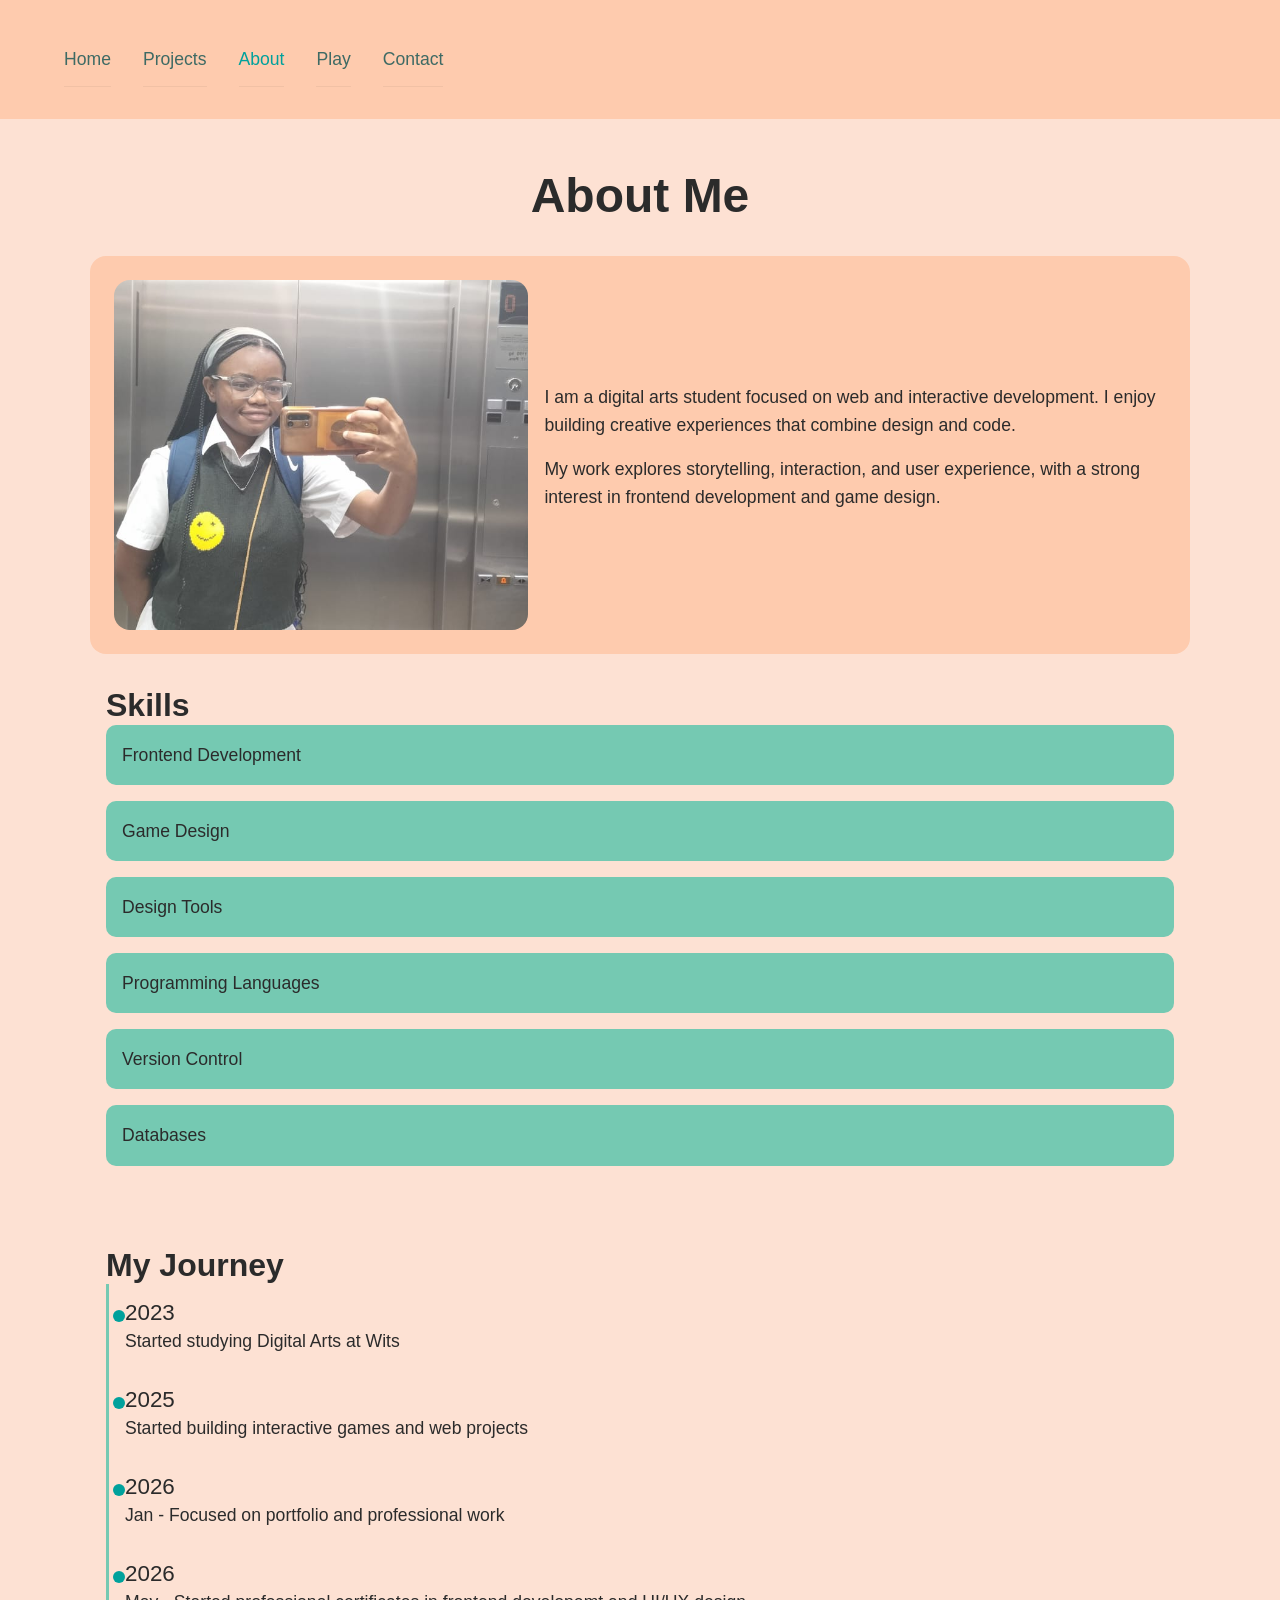
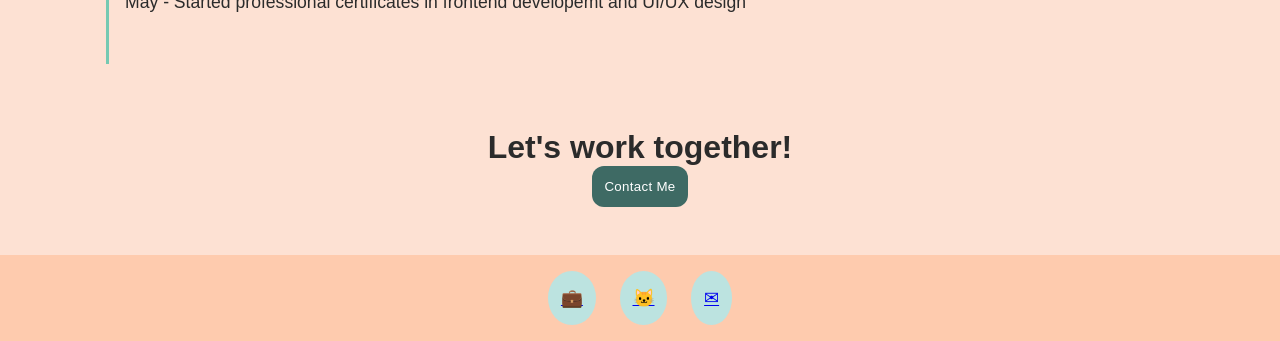
==== about.html @ 66952056 "removed logo placeholder" ====
<!DOCTYPE html>
<html lang="en">
<head>
    <meta charset="UTF-8">
    <meta name="viewport" content="width=device-width, initial-scale=1.0">
   <title>Lesedi Leseilane | Portfolio</title>
    <link rel="stylesheet" href="css/style.css">
    <script src="js/about.js" defer></script>
</head>
<body>

    <HEADER class="nav">
            <div class="nav-container">

                <nav class="nav-links">
                    <a href="index.html">Home</a>
                    <a href="projects.html">Projects</a>
                    <a href="about.html">About</a>
                    <a href="play.html">Play</a>
                    <a href="contact.html">Contact</a>
                </nav>
                <div class="menu-icon">
                    ☰
                </div>
            </div>
    </HEADER>

    <section class="page-title">
        <h1>About Me</h1>
    </section>

    <section class="about-intro">
        <div class="about-intro-image">
            <img src="images/about.jpeg" >
        </div>

        <div class="about-intro-text">
            <p>
                I am a digital arts student focused on web and interactive development.
                I enjoy building creative experiences that combine design and code.
            </p>

            <p>
                My work explores storytelling, interaction, and user experience,
                with a strong interest in frontend development and game design.
            </p>
        </div>
    </section>

    <section class="about-skills">
        <h2>Skills</h2>

        <div class="accordion">
            <div class="accordion-item">
                <div class="accordion-header">Frontend Development</div>
                <div class="accordion-content">
                    <p>HTML, CSS, JavaScript, React</p>
                </div>
            </div>

            <div class="accordion-item">
                <div class="accordion-header">Game Design</div>
                <div class="accordion-content">
                    <p>Unity, C#, Game Mechanics</p>
                </div>
            </div>

            <div class="accordion-item">
                <div class="accordion-header">Design Tools</div>
                <div class="accordion-content">
                    <p>Figma, Canva</p>
                </div>
            </div>

             <div class="accordion-item">
                <div class="accordion-header">Programming Languages</div>
                <div class="accordion-content">
                    <p>Java, Python, C++</p>
                </div>
            </div>

             <div class="accordion-item">
                <div class="accordion-header">Version Control</div>
                <div class="accordion-content">
                    <p>Git, Github</p>
                </div>
            </div>

             <div class="accordion-item">
                <div class="accordion-header">Databases</div>
                <div class="accordion-content">
                    <p>MySQL, Access SQL</p>
                </div>
            </div>
        </div>

    </section>

    <section class="journey">
        <h2>My Journey</h2>

        <DIV class="timeline">
            <div class="timeline-item">
                <span class="dot"></span>
                <div>
                    <h3>2023</h3>
                    <p>Started studying Digital Arts at Wits</p>
                </div>
            </div>

            <div class="timeline-item">
                <span class="dot"></span>
                <div>
                    <h3>2025</h3>
                    <p>Started building interactive games and web projects</p>
                </div>
            </div>

            <div class="timeline-item">
                <span class="dot"></span>
                <div>
                    <h3>2026</h3>
                    <p>Jan - Focused on portfolio and professional work</p>
                </div>
            </div>  

            <div class="timeline-item">
                <span class="dot"></span>
                <div>
                    <h3>2026</h3>
                    <p>May - Started professional certificates in frontend developemt and UI/UX design</p>
                </div>
            </div>  
        </DIV>
    </section>

    <section class="about-cta">
        <h2>Let's work together!</h2>
        <button class="btn primary">Contact Me</button>
    </section>

   <footer class="footer">
  <div class="icons">
    <span><a href="https://linkedin.com/in/lesedi-leseilane" target="_blank">💼</a></span>
    <span><a href="https://github.com/loml-sedi/" target="_blank">🐱</a></span>
    <span>
      <a 
      href="https://mail.google.com/mail/?view=cm&fs=1&to=lesedi.leseilane6@gmail.com"
      target="_blank"
      rel="noopener noreferrer">
          ✉
      </a>
    </span>
  </div>
</footer>
    
</body>
</html>
---- css/style.css ----
* {
  margin: 0;
  padding: 0;
  box-sizing: border-box;
  font-family: sans-serif;
}

:root {
  --bg-main: #FDE1D3;
  --bg-section: #FECBAE;

  --dark: #3E6A64;
  --mid: #75C9B2;
  --light: #BCE3E0;
  --warm: #EF9F88;
  
  --accent: #00A19C;
  --accent-warm: #F7A990;
  --accent-soft: #F7A499;

  --text-dark: #2b2b2b;
  --text-light: #ffffff;

   --font-heading: 'Poppins', sans-serif;
  --font-body: 'Inter', sans-serif;

  --h1: 2rem;
  --h2: 1.5rem;
  --h3: 1.2rem;
  --body: 1rem;
  --small: 0.9rem;
}

body {
  background: var(--bg-main);
  color: var(--text-dark);
  font-family: var(--font-body);
  font-size: var(--body);
  line-height: 1.6;
}

h1, h2, h3 {
  font-family: var(--font-heading);
  line-height: 1.2;
}

h1 {
  font-size: var(--h1);
  font-weight: 700;
}

h2 {
  font-size: var(--h2);
  font-weight: 600;
}

h3 {
  font-size: var(--h3);
  font-weight: 500;
}

p {
  font-weight: 400;
  color: var(--text-dark);
}

small {
  font-size: var(--small);
  opacity: 0.8;
}

.nav {
  background: var(--bg-section);
  padding: 1rem;
  position: relative;
}

.nav-container {
  display: flex;
  justify-content: space-between;
  align-items: center;
}

.nav {
  position: relative; 
  margin-bottom: 1rem;
}

.nav-links {
  display: none;
  flex-direction: column;

  position: absolute;
  top: 100%;
  left: 0;
  width: 100%;

  background: var(--bg-section);
  padding: 1rem 1.5rem;
}

.nav-links--open {
  display: flex;
}

.nav-links a {
  padding: 0.8rem 0;
  text-decoration: none;
  color: var(--dark);
  font-weight: 500;
  border-bottom: 1px solid rgba(0,0,0,0.05);
}

.nav-links a.active {
  color: var(--accent);
}

.nav-links a:hover {
  color: var(--accent);
}

.menu-icon {
  font-size: 1.5rem;
  cursor: pointer;
}

.hero {
  text-align: center;
  padding: 2rem 1rem;
  background: var(--bg-section);
  border-radius: 16px;
}

.hero-image {
  height: 200px;
  margin-bottom: 1rem;
  border-radius: 12px;
  overflow: hidden;
}

.hero-image img {
  width: 100%;
  height: 100%;
  object-fit: cover;
  object-position: center top;
  display: block;
}

.hero h1 {
  font-size: 2rem;
  margin-bottom: 0.5rem;
  color: var(--dark);
  font-size: 2.2rem;
}

.hero p {
  margin-bottom: 1rem;
  color: var(--dark);
  font-size: 1.1rem;
}

.hero-buttons {
  display: flex;
  flex-direction: column;
  gap: 1rem;
}

.btn {
  padding: 0.8rem;
  border-radius: 12px;
  border: none;
  cursor: pointer;
  font-weight: 500;
  transition: 0.2s ease;
  font-family: var(--font-body);
  font-weight: 500;
  letter-spacing: 0.3px;
}

.primary {
  background: var(--dark);
  color: var(--text-light);
}

.primary:hover {
  background: var(--accent);
}

.secondary {
  background: var(--mid);
  color: var(--dark);
}

.secondary:hover {
  background: var(--accent-soft);
}

.projects {
  padding: 2rem 1rem;
  background: var(--bg-main);
}

.project-list {
  display: flex;
  flex-direction: column;
  gap: 1.5rem;
}

.projects h2 {
  text-align: center;
  margin-bottom: 1.5rem;
  color: var(--dark);
}

.project-list {
  display: grid;
  grid-template-columns: 1fr;
  gap: 1.5rem;
  max-width: 1200px;
  margin: 0 auto;
}

.project-card {
  background: var(--light);
  border-radius: 16px;
  padding: 1rem;
  transition: transform 0.3s ease, box-shadow 0.3s ease;
  box-shadow: 0 2px 8px rgba(0, 0, 0, 0.05);
}

.project-card:hover {
  transform: translateY(-5px);
  box-shadow: 0 8px 20px rgba(0, 0, 0, 0.1);
}

.project-img {
  height: 180px;
  overflow: hidden;
  border-radius: 12px;
  margin-bottom: 1rem;
}

.project-img img {
  width: 100%;
  height: 100%;
  object-fit: cover;
  display: block;
}

.project-card h3 {
  color: var(--dark);
  font-weight: 600;
  margin-bottom: 0.75rem;
  font-size: 1.2rem;
}

.project-card .btn {
  width: 100%;
  margin-top: 0.5rem;
}

.skills {
  padding: 2rem 1rem;
  text-align: center;
  background: var(--bg-main)
}

.skills-list {
  display: flex;
  flex-wrap: wrap;
  gap: 0.5rem;
  justify-content: center;
  font-size: 0.85rem;
  font-weight: 500;
  
}

.skills-list span {
  background: var(--mid);
  color: var(--text-dark);
  padding: 0.5rem 1rem;
  border-radius: 12px;
}

.about {
  padding: 2rem;
  background: var(--bg-section);
}

.about-content {
  display: flex;
  flex-direction: column;
  gap: 1rem;
}
.about-image {
  width: 120px;
  height: 120px;
  border-radius: 50%;
  overflow: hidden;
  background: var(--warm);
  margin: 0 auto;
}

.about-image img {
  width: 100%;
  height: 100%;
  object-fit: cover;
  object-position: center;
  display: block;
}

.footer {
  padding: 1rem;
  text-align: center;
  background: var(--bg-section);
  margin-top: 1rem;
}

.icons {
  display: flex;
  justify-content: center;
  gap: 1.5rem;
}

.icons span {
  background: var(--light);
  padding: 0.8rem;
  border-radius: 50%;
}

.page-title{
  text-align: center;
  padding: 2rem 1rem;
}


.about-intro{
  background: var(--bg-section);
  padding: 1.5rem;
  margin: 1rem;
  border-radius: 16px;

  display:flex;
  flex-direction: column;
  gap: 1rem;
}

.about-intro-image {
  height: 200px;
  border-radius: 16px;
  overflow: hidden;
}

.about-intro-image img {
  width: 100%;
  height: 100%;
  object-fit: cover;
  object-position: center;
  display: block;
}

.about-intro-text p {
  margin-bottom: 1rem;
}

.about-skills{
  padding: 2rem 1rem;;
}

.accordion-item {
  margin-bottom: 1rem;
}

.accordion-header{
  width:100%;
  padding: 1rem;
  border: none;
  background: var(--mid);
  color: var(--text-dark);
  font-family: var(--font-heading);
  text-align: left;
  border-radius: 10px;
  cursor: pointer;
}

.accordion-content {
  background: var(--light);
  padding: 1rem;
  border-radius: 10px;
  margin-top: 0.5rem;
  display: none;
}

.journey {
  padding: 2rem 1rem;
}

.timeline{
  border-left: 3px solid var(--mid);
  padding: 1rem;
}

.timeline-item {
  position: relative;
  margin-bottom: 2rem;
}

.dot{
  width: 12px;
  height: 12px;
  background: var(--accent);
  border-radius: 50%;
  position: absolute;
  left: -12px;
  top: 10px;
}

.about-cta{
  text-align: center;
  padding: 2rem 1rem;
}

.input-error {
    border: 2px solid #d62828;
}

.input-success {
    border: 2px solid var(--accent);
}

#successMessage {
    text-align: center;
    margin-top: 1rem;
    font-weight: 600;
    color: var(--dark);
}

.page-title {
  text-align: center;
  padding: 2rem 1rem;
}

.page-title p {
  max-width: 400px;
  margin: 0 auto;
}

.contact {
  display: flex;
  flex-direction: column;
  gap: 2rem;
  padding: 1rem;
}

.contact-info {
  background: var(--bg-section);
  padding: 1.5rem;
  border-radius: 16px;
  text-align: center;
}

.contact-image {
  height: 180px;
  border-radius: 16px;
  margin-bottom: 1rem;
  overflow: hidden;
  background: var(--warm); 
}

.contact-image img {
  width: 100%;
  height: 100%;
  object-fit: cover;      
  object-position: center; 
  display: block;
}

.contact-links {
  margin-top: 1rem;
  display: flex;
  flex-direction: column;
  gap: 0.5rem;
}

.contact-form {
  background: var(--light);
  padding: 1.5rem;
  border-radius: 16px;
}

.form-group {
  display: flex;
  flex-direction: column;
  margin-bottom: 1rem;
}

label {
  font-weight: 500;
  margin-bottom: 0.3rem;
}

input, textarea {
  padding: 0.7rem;
  border: 1px solid #ccc;
  border-radius: 10px;
  font-family: var(--font-body);
  transition: border-color 0.2s ease;
}

input:focus, textarea:focus {
  outline: none;
  border: 1px solid var(--accent);
}

.error {
  font-size: 0.8rem;
  color: red;
  display: none;
}

input, textarea {
  transition: 0.2s ease;
}

input:hover, textarea:hover {
  border-color: var(--mid);
}

button {
  margin-top: 0.5r
}

.game {
  padding: 1rem;
  display: flex;
  flex-direction: column;
  gap: 1rem;
}

.game-ui {
  background : var(--bg-section);
  padding: 1rem;
  border-radius: 16px;

  display: flex;
  justify-content: space-between;
  align-items: center;
  gap: 1rem;
}

.score-box, .timer-box {
 font-family: var(--font-heading);
 font-size: 1rem;
}

.score-box p, .timer-box p {
  font-weight: 600;
  font-size: 1.5rem;
}

.game-area {
  height: 300px;
  background: var(--light);
  border-radius: 16px;
  display: flex;
  justify-content: center;
  align-items: center;
  position: relative;
  overflow: hidden;
}

.game-placeholder {
  opacity: 0.6;
}

.game-status {
  text-align: center;
  font-family: var(--font-body);
  font-size: 0.9rem;
}

#startBtn {
  background: var(--accent);
  color: var(--text-light);
  border: none;
  padding: 0.8rem 1rem;
  border-radius: 12px;
  cursor: pointer;
}

#startBtn:hover {
  background: var(--accent-warm);
}

.filter-section {
  padding: 1rem 1rem 0 1rem;
  max-width: 1200px;
  margin: 0 auto;
}

.filter-buttons {
  display: flex;
  flex-wrap: wrap;
  gap: 0.75rem;
  justify-content: center;
}

.filter-btn {
  padding: 0.6rem 1.5rem;
  border-radius: 40px;
  border: none;
  background: var(--light);
  color: var(--dark);
  font-family: var(--font-body);
  font-weight: 500;
  cursor: pointer;
  transition: all 0.3s ease;
  font-size: 0.9rem;
}

.filter-btn:hover {
  background: var(--mid);
  transform: translateY(-2px);
}

.filter-btn.active {
  background: var(--dark);
  color:var(--text-light);
}

.projects-grid-section{
  padding: 2rem 1rem;
  max-width: 1200px;
  margin: 0 auto;
}

.projects-grid {
  display: grid;
  grid-template-columns: 1fr;
  gap: 2rem;
}

.project-card {
   background: linear-gradient(
    135deg,
    var(--light),
    var(--accent)
  );
  border-radius: 20px;
  border: 1px solid var(--accent-soft);
  overflow: hidden;
  cursor: pointer;
  transition: transform 0.3s ease, box-shadow 0.3s ease;
  box-shadow: 0 4px 15px rgba(0, 0, 0, 0.08);
}

.project-card:hover {
  transform: translateY(-8px);
  box-shadow: 0 12px 30px rgba(0, 0, 0, 0.12);
  background: linear-gradient(
    135deg,
    var(--accent-warm),
    var(--accent-soft)
  );
  border-color: var(--accent);
}

.project-card-image {
  width:100%;
  height:220px;
  object-fit: cover;
  display: block;
}

.project-card-content {
  padding: 1.5rem;
}

.project-card-title {
  font-size: 1.3rem;
  font-weight: 600;
  color: var(--dark);
  margin-bottom: 0.5rem;
}

.project-card-category {
  display: inline-block;
  padding: 0.25rem 0.75rem;
  background: var(--light);
  border-radius: 20px;
  font-size: 0.75rem;
  font-weight: 500;
  color: var(--dark);
  margin-bottom: 0.75rem;
}


.project-card-description {
  font-size: 0.9rem;
  color: var(--text-dark);
  margin-bottom: 1rem;
  line-height: 1.5;
}

.project-card-tags {
  display: flex;
  flex-wrap: wrap;
  gap: 0.5rem;
  margin-bottom: 1rem;
}

.project-tag {
  padding: 0.25rem 0.75rem;
  background: var(--light);
  color: var(--dark);
  border-radius: 15px;
  font-size: 0.7rem;
  font-weight: 500;
}

.project-tag:nth-child(odd) {
  background: var(--mid);
  color: var(--text-light)
}

.project-tag:nth-child(even) {
  background: var(--accent-soft);
}


.project-card-btn {
  width: 100%;
  padding: 0.75rem;
  background: var(--dark);
  color: var(--text-light);
  border: none;
  border-radius: 12px;
  font-family: var(--font-body);
  font-weight: 500;
  cursor: pointer;
  transition: background 0.3s ease;
}

.project-card-btn:hover {
  background: var(--accent);
}

.loading-spinner {
  text-align: center;
  padding: 3rem;
  color: var(--dark);
  font-family: var(--font-body);
}

.pagination-section {
  padding: 1rem 1rem 3rem 1rem;
  max-width: 1200px;
  margin: 0 auto;
}

.pagination {
  display: flex;
  justify-content: center;
  align-items: center;
  gap: 1rem;
  flex-wrap: wrap;
}

.page-btn {
  padding: 0.6rem 1.2rem;
  background: var(--dark);
  color: var(--text-light);
  border: none;
  border-radius: 30px;
  font-family: var(--font-body);
  font-weight: 500;
  cursor: pointer;
  transition: background 0.3s ease;
}

.page-btn:hover:not(:disabled) {
  background: var(--accent);
}

.page-btn:disabled {
  background: var(--light);
  cursor: not-allowed;
  color: var(--text-dark);
  opacity: 0.5;
}

.page-info {
  font-family: var(--font-body);
  color: var(--dark);
  font-weight: 500;
}

.project-modal {
  position: fixed;
  top: 0;
  left: 0;
  width: 100%;
  height: 100%;
  z-index: 2000;
  display: flex;
  align-items: center;
  justify-content: center;
}

.modal-overlay {
  position: absolute;
  top: 0;
  left: 0;
  width: 100%;
  height: 100%;
  background: var(--dark);
  backdrop-filter: blur(5px);
}

.modal-content {
  position: relative;
  max-width: 900px;
  width: 90%;
  max-height: 85vh;
  background: #f9f7f4;
  border-radius: 24px;
  overflow-y: auto;
  animation: modalIn 0.3s ease;
  z-index: 2001;
}

@keyframes modalIn {
  from {
    opacity: 0;
    transform: scale(0.9);
  }
  to {
    opacity: 1;
    transform: scale(1);
  }
}

.modal-close {
  position: absolute;
  top: 15px;
  right: 20px;
  background: var(--dark);
  color: var(--text-light);
  border: none;
  width: 35px;
  height: 35px;
  border-radius: 50%;
  font-size: 1.5rem;
  cursor: pointer;
  display: flex;
  align-items: center;
  justify-content: center;
  transition: background 0.3s ease;
  z-index: 2002;
}

.modal-close:hover {
  background: var(--accent);
}

.modal-image {
  width: 100%;
  max-height: 300px;
  overflow: hidden;
}

.modal-image img {
  width: 100%;
  height: 100%;
  object-fit: contain;
  object-position: center;
}

.modal-info {
  padding: 2rem;
}

.modal-info h2 {
  color: var(--dark);
  margin-bottom: 0.5rem;
}

.modal-meta {
  display: flex;
  gap: 1rem;
  margin-bottom: 1rem;
}

.modal-category {
  display: inline-block;
  padding: 0.25rem 0.75rem;
  background: var(--light);
  border-radius: 20px;
  font-size: 0.8rem;
  font-weight: 500;
  color: var(--dark);
}

.modal-year {
  display: inline-block;
  padding: 0.25rem 0.75rem;
  background: var(--bg-section);
  border-radius: 20px;
  font-size: 0.8rem;
  font-weight: 500;
  color: var(--dark);
}

.modal-description {
  font-size: 1rem;
  line-height: 1.6;
  margin-bottom: 1.5rem;
  color: var(--text-dark);
}

.modal-tags {
  display: flex;
  flex-wrap: wrap;
  gap: 0.5rem;
  margin-bottom: 1.5rem;
}

.modal-actions {
  display: flex;
  gap: 1rem;
}

.modal-actions .btn {
  flex: 1;
  text-align: center;
  text-decoration: none;
  display: inline-block;
}

.modal-section {
  margin-bottom: 1.5rem;
}

.modal-section h3 {
  font-size: 1rem;
  margin-bottom: 0.5rem;
  color: var(--dark);
}

.modal-section p {
  margin-bottom: 0.25rem;
  color:var(--text-dark);
}

.no-projects {
  text-align: center;
  padding: 3rem;
  background: var(--bg-section);
  border-radius: 20px;
}

.no-projects p {
  margin-bottom: 1rem;
  font-size: 1.1rem;
}

@media (min-width: 768px) {

    :root {
    --h1: 2.5rem;
    --h2: 1.8rem;
    --h3: 1.3rem;
    --body: 1.05rem;
  }

   .nav-links {
    display: flex;
    gap: 1.5rem;
    display: flex !important;
    position: static;
    flex-direction: row;
  }

  .nav-links a {
    text-decoration: none;
    font-family: var(--font-body);
    font-weight: 500;
    color: var(--dark);
    position: relative;
  }

  .nav-links a::after {
  content: "";
  position: absolute;
  left: 0;
  bottom: -4px;
  width: 0%;
  height: 2px;
  background: var(--accent);
  transition: 0.3s;
}

.nav-links a:hover::after {
  width: 100%;
}

  .menu-icon {
    display: none;
  }

  .hero-buttons {
    flex-direction: row;
    justify-content: center;
  }

  .hero-image {
    height: 250px;
  }

  .project-list {
    flex-direction: row;
    flex-wrap: wrap;
    justify-content: center;
  }

   .about-image {
    width: 160px;
    height: 160px;
  }

  .about-content {
    flex-direction: row;
    align-items: center;
  }

  .about-intro {
    flex-direction: row;
    align-items: center;
  }

  .about-intro-image {
    width: 40%;
    height: 250px;
  }

  .about-intro-text {
    width: 60%;
  }

  .contact {
    flex-direction: row;
    align-items: flex-start;
  }

  .contact-info {
    width: 40%;
  }

  .contact-form {
    width: 60%;
  }

  .game {
    max-width: 900px;
    margin: auto;
  }

  .game-area {
    height: 400px;
  }

  .project-list {
    display: grid;
    grid-template-columns: repeat(2, minmax(280px, 1fr));
    gap: 1.5rem;
    max-width: 800px;
    margin: 0 auto;
  }

  .projects-grid {
    grid-template-columns: repeat(2, minmax(300px, 1fr));
    gap: 1.8rem;
    max-width: 900px;
    margin: 0 auto;
  }
  
  .project-card-image {
    height: 200px;
  }
  
  .project-card-content {
    padding: 1.2rem;
  }
  
  .project-card-title {
    font-size: 1.2rem;
  }
  
  .filter-buttons {
    gap: 1rem;
  }
  
  .filter-btn {
    padding: 0.7rem 2rem;
    font-size: 1rem;
  }
  
  .modal-content {
    width: 85%;
  }

  .modal-image {
    max-height: 350px;
  }

}

@media (min-width: 1024px) {

    :root {
    --h1: 3rem;
    --h2: 2rem;
    --h3: 1.4rem;
    --body: 1.1rem;
  }

   .nav-container {
    max-width: 1200px;
    margin: auto;
  }

  .nav-links {
    gap: 2rem;
  }

  .nav-links a:hover {
    color: var(--accent);
  }

  .hero h1 {
    max-width: 500px;
  }

  .nav-container {
    max-width: 1200px;
    margin: auto;
  }

  .hero {
    max-width: 1200px;
    margin: auto;
    text-align: left;
  }

  .hero-buttons {
    justify-content: flex-start;
  }

  .hero-image {
    height: 350px;
    border-radius: 16px;
  }

  .projects, .skills, .about {
    max-width: 1200px;
    margin: auto;
  }

  .about-image {
    width: 200px;
    height: 200px;
  }


  .about-intro,
  .about-skills,
  .journey,
  .about-cta {
    max-width: 1100px;
    margin: auto;
  }

  .about-intro-image {
    height: 350px;
  }

    .contact {
    max-width: 1100px;
    margin: auto;
  }

  .game {
    max-width: 1100px;
  }

  .game-ui {
    justify-content: space-around;
  }

  .game-area {
    height: 500px;
  }

  .project-list {
    display: grid;
    grid-template-columns: repeat(3, minmax(300px, 1fr));
    gap: 2rem;
    max-width: 1100px;
    margin: 0 auto;
  }

  .projects-grid-section {
    padding: 2rem 2rem;
  }
  
  .projects-grid {
    grid-template-columns: repeat(3, minmax(320px, 380px));
    gap: 2rem;
    justify-content: center;
  }
  
  .project-card-image {
    height: 240px;
  }
  
  .project-card-content {
    padding: 1.5rem;
  }
  
  .project-card-title {
    font-size: 1.35rem;
  }
  
  .project-card-description {
    font-size: 0.95rem;
  }
  
  .filter-section {
    padding: 2rem 1rem 0 1rem;
  }

  .modal-image {
    max-height: 420px;
  }

}
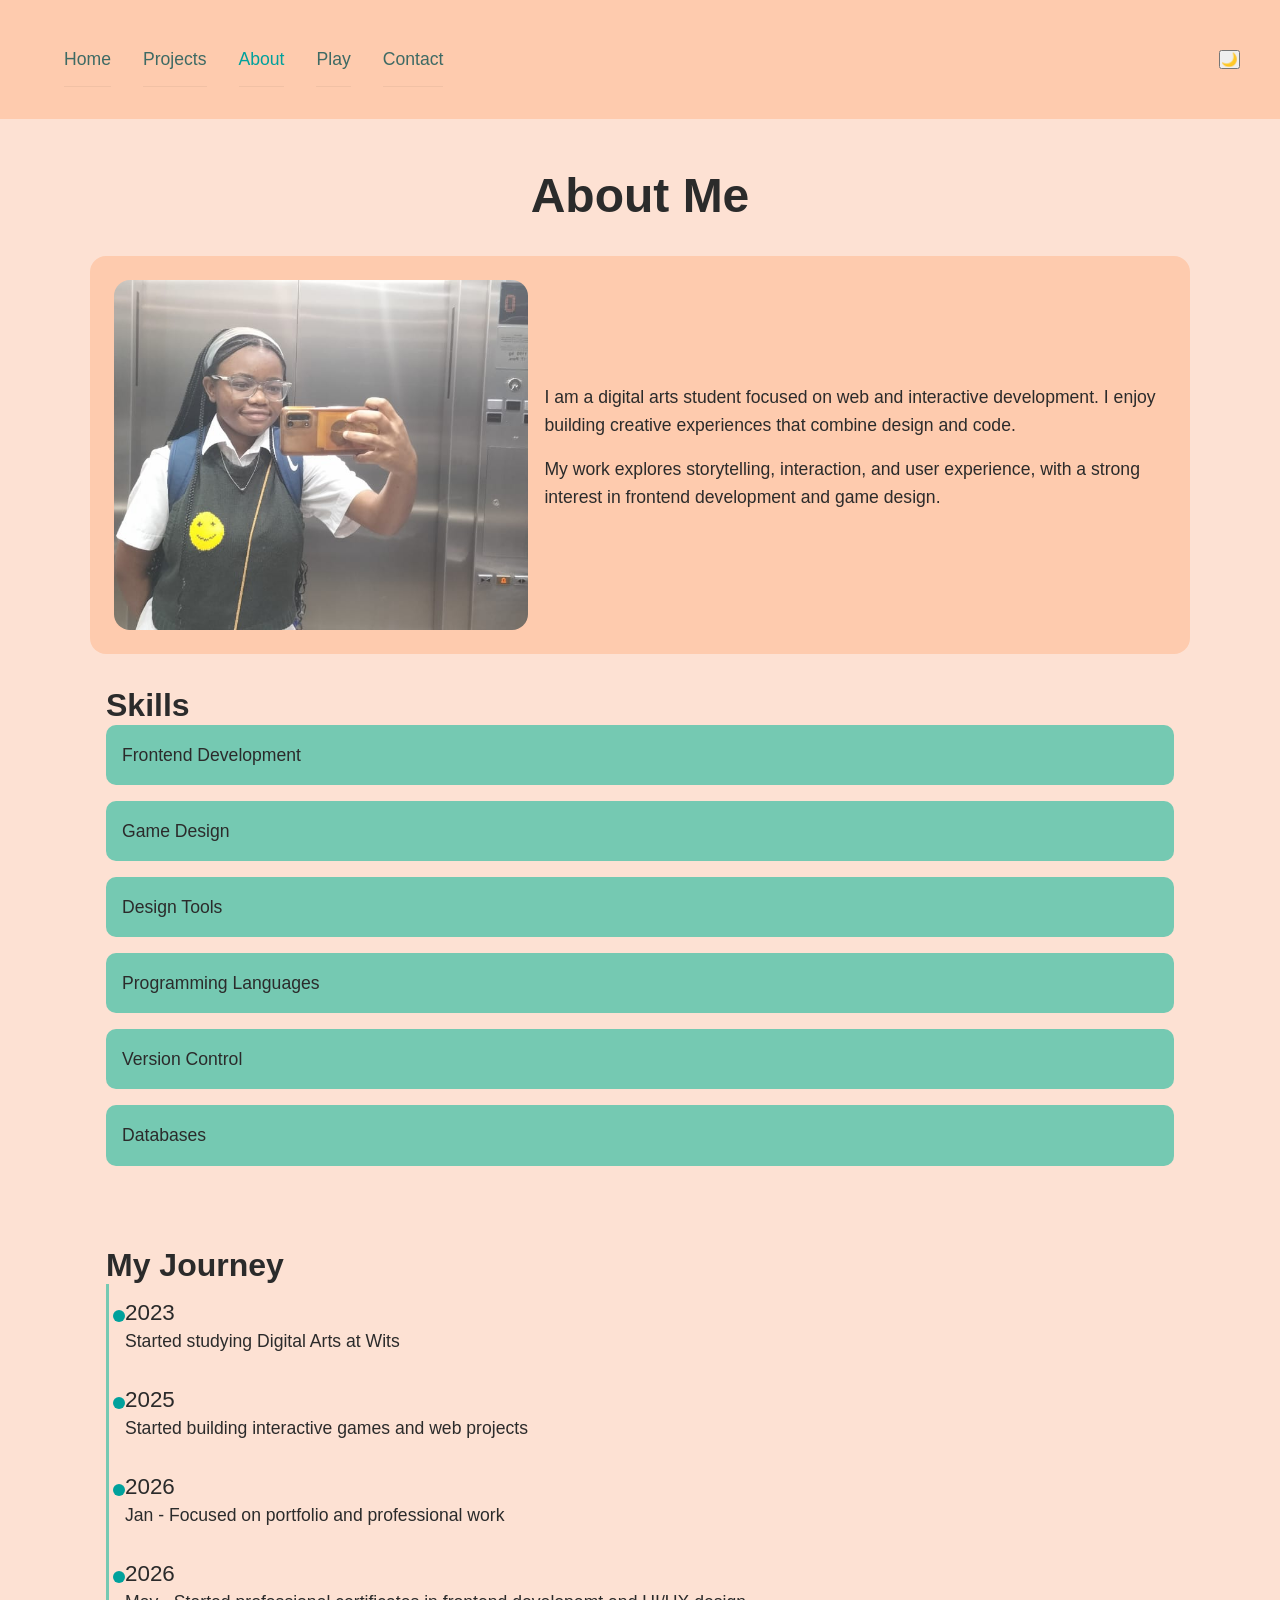
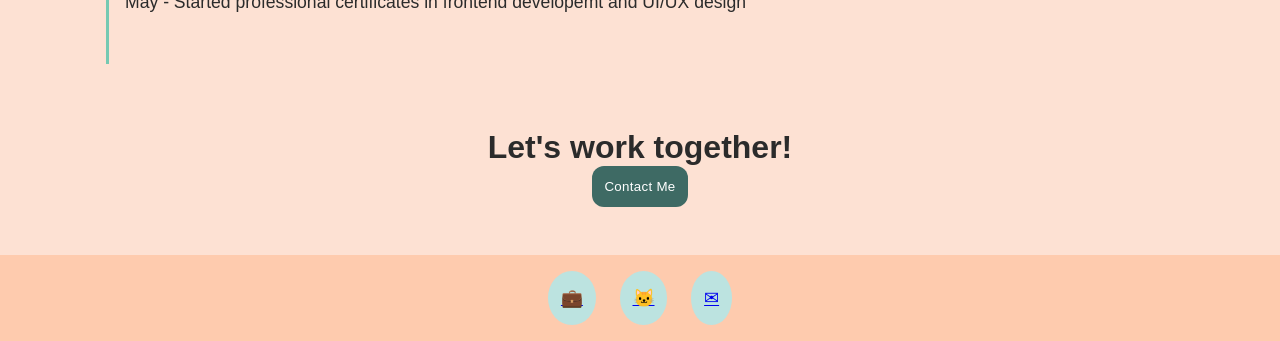
==== commit 1a0af99f: "added dark mode and case studies" ====
--- a/about.html
+++ b/about.html
@@ -3,8 +3,10 @@
 <head>
     <meta charset="UTF-8">
     <meta name="viewport" content="width=device-width, initial-scale=1.0">
-   <title>Lesedi Leseilane | Portfolio</title>
+   <title>About | Portfolio</title>
     <link rel="stylesheet" href="css/style.css">
+    <link rel="stylesheet" href="css/dark-mode.css">
+    <script src="js/theme.js" defer></script>
     <script src="js/about.js" defer></script>
 </head>
 <body>
@@ -19,6 +21,7 @@
                     <a href="play.html">Play</a>
                     <a href="contact.html">Contact</a>
                 </nav>
+                <button id="theme-toggle" class="theme-toggle" aria-label="Toggle dark mode" aria-pressed="false">🌙</button>
                 <div class="menu-icon">
                     ☰
                 </div>
--- a/css/dark-mode.css
+++ b/css/dark-mode.css
@@ -0,0 +1,220 @@
+/* dark-mode.css
+   Heartstopper Volume 4 inspired dark mode.
+   Vol.4's cover leans warm/summer — mustard yellow, pool teal, coral-orange,
+   sage green — rather than the cooler pastel blue/green of earlier volumes.
+   This keeps a dark navy base and uses those tones as accents, so it reads
+   as an actual dark mode rather than "light mode, different colours".
+
+   This file only overrides colour — it does not touch layout, spacing,
+   or fonts, so your existing style.css and light mode are untouched.
+   Include AFTER style.css:
+     <link rel="stylesheet" href="css/style.css">
+     <link rel="stylesheet" href="css/dark-mode.css">
+*/
+
+:root {
+    --hs-bg: #14181f;            /* deep navy-charcoal */
+    --hs-surface: #1d2430;       /* cards, form fields */
+    --hs-surface-alt: #232b39;
+    --hs-border: #333d4d;
+    --hs-text: #f4ecd8;          /* warm cream, cover background */
+    --hs-text-muted: #b9c0cc;
+    --hs-mustard: #e8a33d;       /* main cover tone */
+    --hs-teal: #2f8f8a;          /* pool water */
+    --hs-coral: #e8714a;         /* swim trunks / accents */
+    --hs-sage: #7c9473;          /* poolside plants */
+}
+
+[data-theme="dark"] {
+    color-scheme: dark;
+}
+
+[data-theme="dark"] body {
+    background-color: var(--hs-bg);
+    color: var(--hs-text);
+}
+
+/* Nav */
+[data-theme="dark"] .nav {
+    background-color: var(--hs-bg);
+    border-bottom: 1px solid var(--hs-border);
+}
+
+[data-theme="dark"] .nav-links a {
+    color: var(--hs-text);
+}
+
+[data-theme="dark"] .nav-links a:hover,
+[data-theme="dark"] .nav-links a.active {
+    color: var(--hs-mustard);
+}
+
+[data-theme="dark"] .menu-icon,
+[data-theme="dark"] .theme-toggle {
+    color: var(--hs-text);
+    background: transparent;
+    border: 1px solid var(--hs-border);
+}
+
+/* Buttons */
+[data-theme="dark"] .btn {
+    background-color: var(--hs-surface-alt);
+    color: var(--hs-text);
+    border: 1px solid var(--hs-border);
+}
+
+[data-theme="dark"] .btn.primary {
+    background-color: var(--hs-mustard);
+    color: #14181f;
+    border: none;
+}
+
+[data-theme="dark"] .btn.secondary {
+    background-color: var(--hs-teal);
+    color: #14181f;
+    border: none;
+}
+
+[data-theme="dark"] .btn:hover {
+    filter: brightness(1.1);
+}
+
+/* Hero / page titles */
+[data-theme="dark"] .hero,
+[data-theme="dark"] .page-title {
+    background-color: var(--hs-bg);
+    color: var(--hs-text);
+}
+
+/* Project cards */
+[data-theme="dark"] .project-card,
+[data-theme="dark"] .project-card-content {
+    background-color: var(--hs-surface);
+    border: 1px solid var(--hs-border);
+    color: var(--hs-text);
+}
+
+[data-theme="dark"] .project-card-category {
+    color: var(--hs-mustard);
+}
+
+[data-theme="dark"] .project-tag {
+    background-color: var(--hs-surface-alt);
+    color: var(--hs-sage);
+    border: 1px solid var(--hs-border);
+}
+
+[data-theme="dark"] .no-projects {
+    color: var(--hs-text-muted);
+}
+
+/* Filter buttons */
+[data-theme="dark"] .filter-section {
+    background-color: var(--hs-bg);
+}
+
+[data-theme="dark"] .filter-btn {
+    background-color: var(--hs-surface-alt);
+    color: var(--hs-text);
+    border: 1px solid var(--hs-border);
+}
+
+[data-theme="dark"] .filter-btn.active {
+    background-color: var(--hs-coral);
+    color: #14181f;
+    border-color: var(--hs-coral);
+}
+
+/* Pagination */
+[data-theme="dark"] .page-btn {
+    background-color: var(--hs-surface-alt);
+    color: var(--hs-text);
+    border: 1px solid var(--hs-border);
+}
+
+[data-theme="dark"] .page-info {
+    color: var(--hs-text-muted);
+}
+
+/* Modal */
+[data-theme="dark"] .modal-overlay {
+    background-color: rgba(0, 0, 0, 0.7);
+}
+
+[data-theme="dark"] .modal-content {
+    background-color: var(--hs-surface);
+    color: var(--hs-text);
+    border: 1px solid var(--hs-border);
+}
+
+[data-theme="dark"] .modal-close {
+    color: var(--hs-text);
+}
+
+[data-theme="dark"] .modal-category {
+    color: var(--hs-mustard);
+}
+
+[data-theme="dark"] .modal-process-list li {
+    color: var(--hs-text);
+}
+
+/* Contact form */
+[data-theme="dark"] .contact-form input,
+[data-theme="dark"] .contact-form textarea {
+    background-color: var(--hs-surface-alt);
+    color: var(--hs-text);
+    border: 1px solid var(--hs-border);
+}
+
+[data-theme="dark"] .contact-form input.input-success,
+[data-theme="dark"] .contact-form textarea.input-success {
+    border-color: var(--hs-sage);
+}
+
+[data-theme="dark"] .contact-form input.input-error,
+[data-theme="dark"] .contact-form textarea.input-error {
+    border-color: var(--hs-coral);
+}
+
+[data-theme="dark"] .contact-links a {
+    color: var(--hs-mustard);
+}
+
+/* Footer */
+[data-theme="dark"] .footer {
+    background-color: var(--hs-bg);
+    border-top: 1px solid var(--hs-border);
+}
+
+[data-theme="dark"] .footer a {
+    color: var(--hs-text);
+}
+
+[data-theme="dark"] .footer a:hover {
+    color: var(--hs-mustard);
+}
+
+
+/* Comprehensive variable remap */
+[data-theme="dark"]{
+ --bg-main:#14181f;
+ --bg-section:#1d2430;
+ --dark:#f4ecd8;
+ --mid:#2f8f8a;
+ --light:#232b39;
+ --warm:#e8714a;
+ --accent:#e8a33d;
+ --accent-warm:#f0b95a;
+ --accent-soft:#7c9473;
+ --text-dark:#f4ecd8;
+ --text-light:#14181f;
+}
+[data-theme="dark"] *{
+ scrollbar-color: var(--hs-mustard) var(--hs-surface);
+}
+[data-theme="dark"] .project-card,
+[data-theme="dark"] .project-card:hover{
+ background:linear-gradient(135deg,var(--hs-surface),var(--hs-surface-alt))!important;
+ border-color:var(--hs-border)!important;
+}
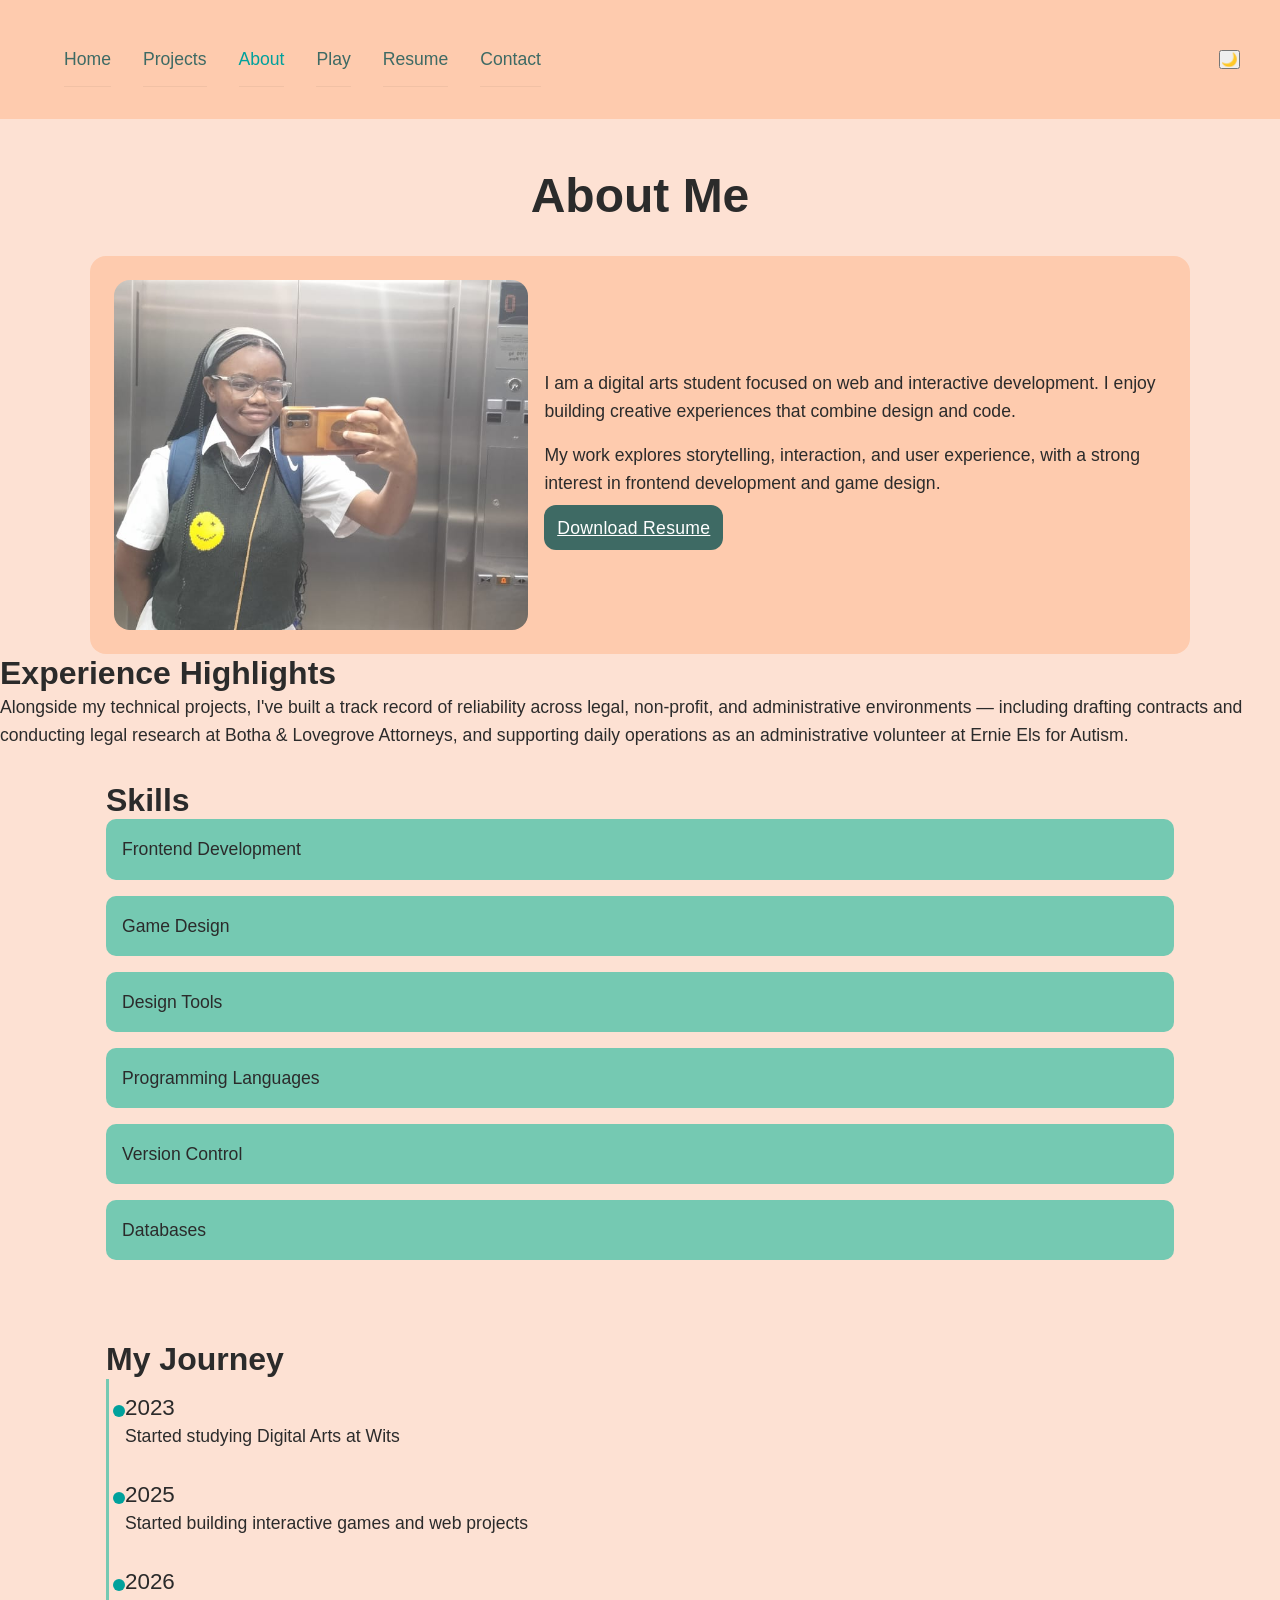
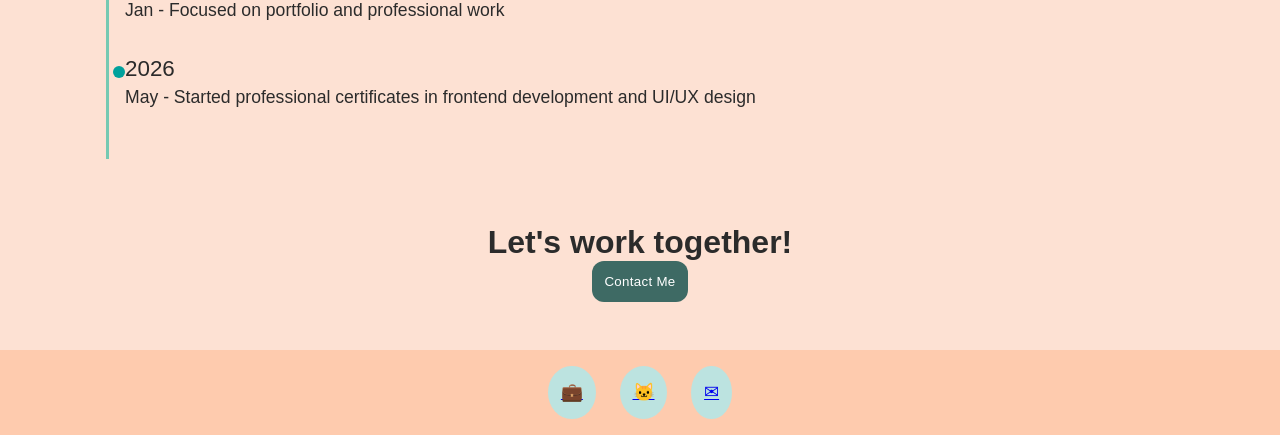
==== commit 6ec3a3be: "added resume and fixed styling" ====
--- a/about.html
+++ b/about.html
@@ -19,6 +19,7 @@
                     <a href="projects.html">Projects</a>
                     <a href="about.html">About</a>
                     <a href="play.html">Play</a>
+                    <a href="resume.pdf" target="_blank" rel="noopener noreferrer">Resume</a>
                     <a href="contact.html">Contact</a>
                 </nav>
                 <button id="theme-toggle" class="theme-toggle" aria-label="Toggle dark mode" aria-pressed="false">🌙</button>
@@ -47,7 +48,19 @@
                 My work explores storytelling, interaction, and user experience,
                 with a strong interest in frontend development and game design.
             </p>
+
+            <a href="resume.pdf" target="_blank" rel="noopener noreferrer" class="btn primary">Download Resume</a>
         </div>
+    </section>
+
+    <section class="about-experience">
+        <h2>Experience Highlights</h2>
+        <p>
+            Alongside my technical projects, I've built a track record of reliability across
+            legal, non-profit, and administrative environments — including drafting contracts
+            and conducting legal research at Botha &amp; Lovegrove Attorneys, and supporting
+            daily operations as an administrative volunteer at Ernie Els for Autism.
+        </p>
     </section>
 
     <section class="about-skills">
@@ -131,7 +144,7 @@
                 <span class="dot"></span>
                 <div>
                     <h3>2026</h3>
-                    <p>May - Started professional certificates in frontend developemt and UI/UX design</p>
+                    <p>May - Started professional certificates in frontend development and UI/UX design</p>
                 </div>
             </div>  
         </DIV>
--- a/css/style.css
+++ b/css/style.css
@@ -145,6 +145,30 @@
   object-position: center top;
   display: block;
 }
+
+    .resume{
+  color: var(--dark);            
+  text-decoration: none;
+  position: relative;           
+  display: inline-block;
+}
+
+.resume::after {
+  content: '';
+  position: absolute;
+  width: 100%;
+  height: 2px;
+  bottom: -2px;
+  left: 0;
+  background-color: var(--accent);  
+  transform: scaleX(0);        
+  transition: transform 0.25s ease-out;
+}
+
+.resume:hover::after {
+  transform: scaleX(1);       
+}
+
 
 .hero h1 {
   font-size: 2rem;
@@ -829,6 +853,12 @@
   z-index: 2001;
 }
 
+.modal-links{
+  display: flex;
+  gap: 1rem;
+  margin-bottom: 1rem;
+}
+
 @keyframes modalIn {
   from {
     opacity: 0;
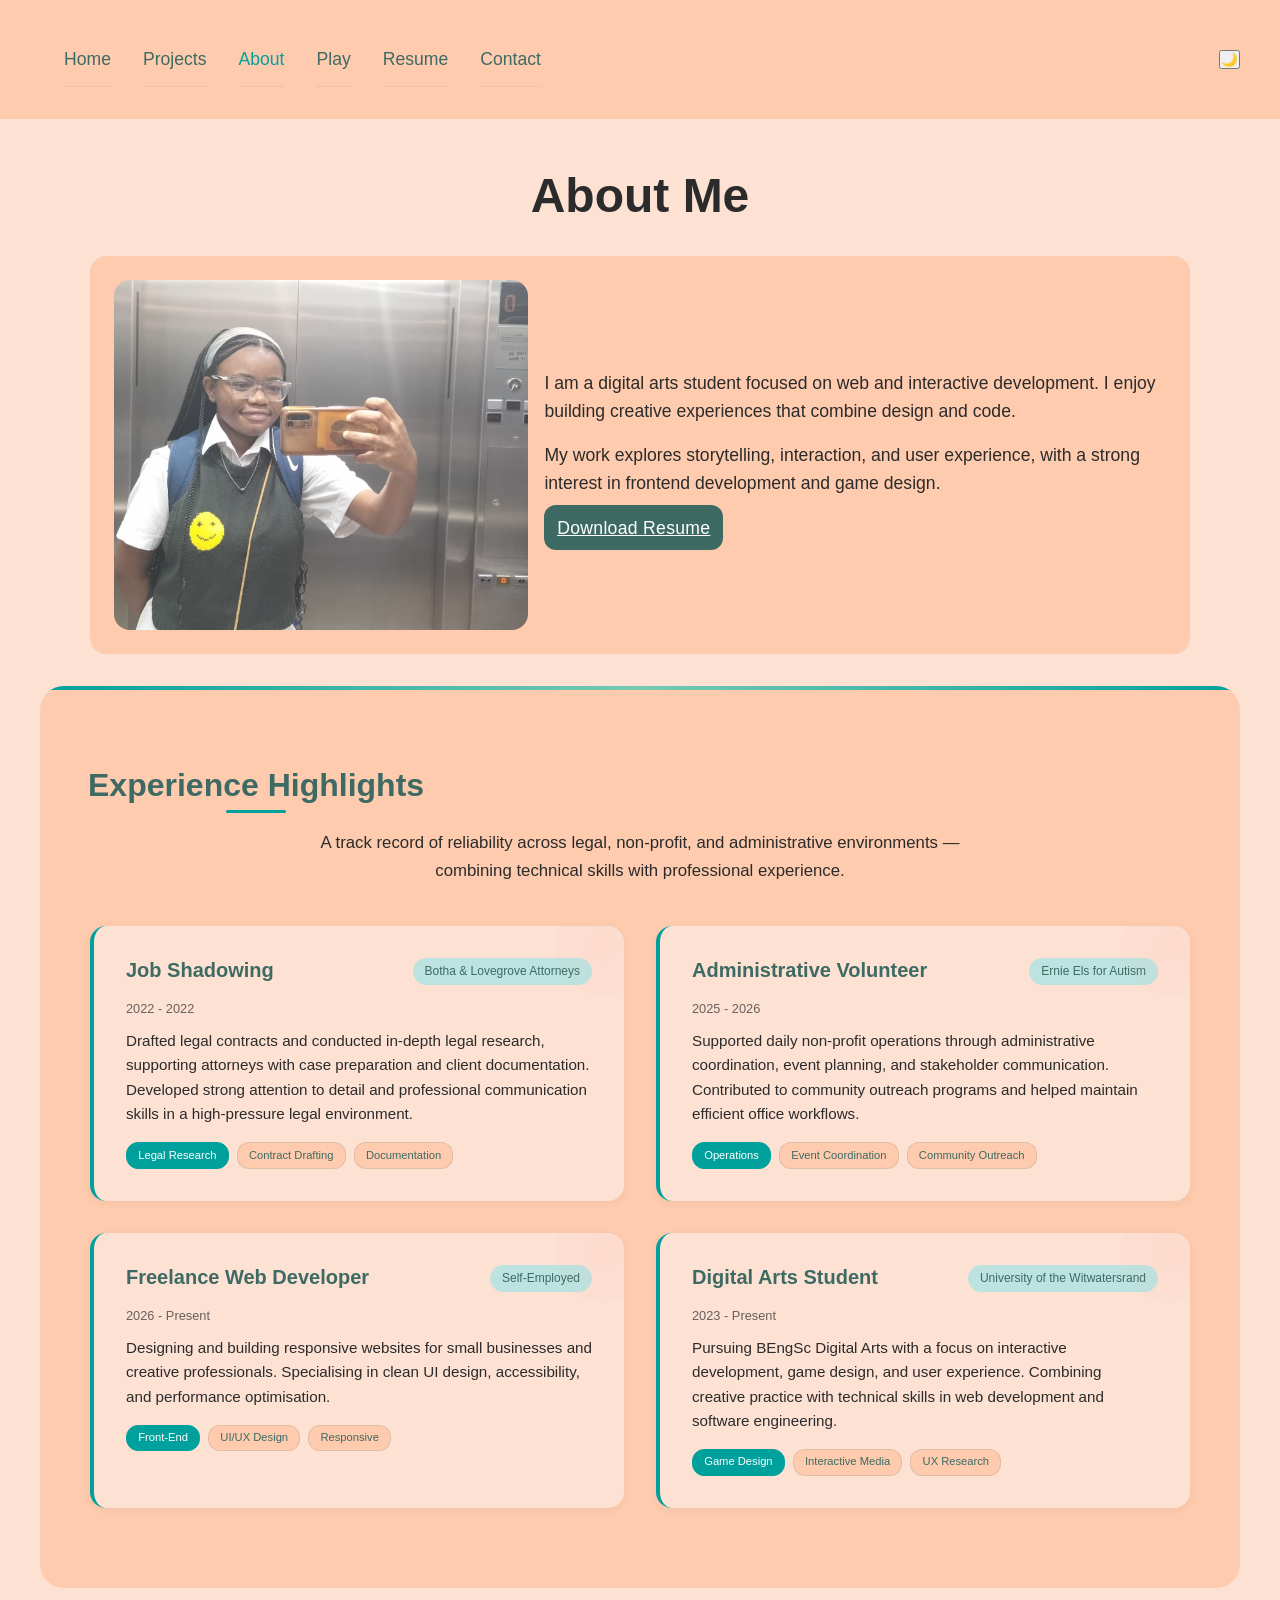
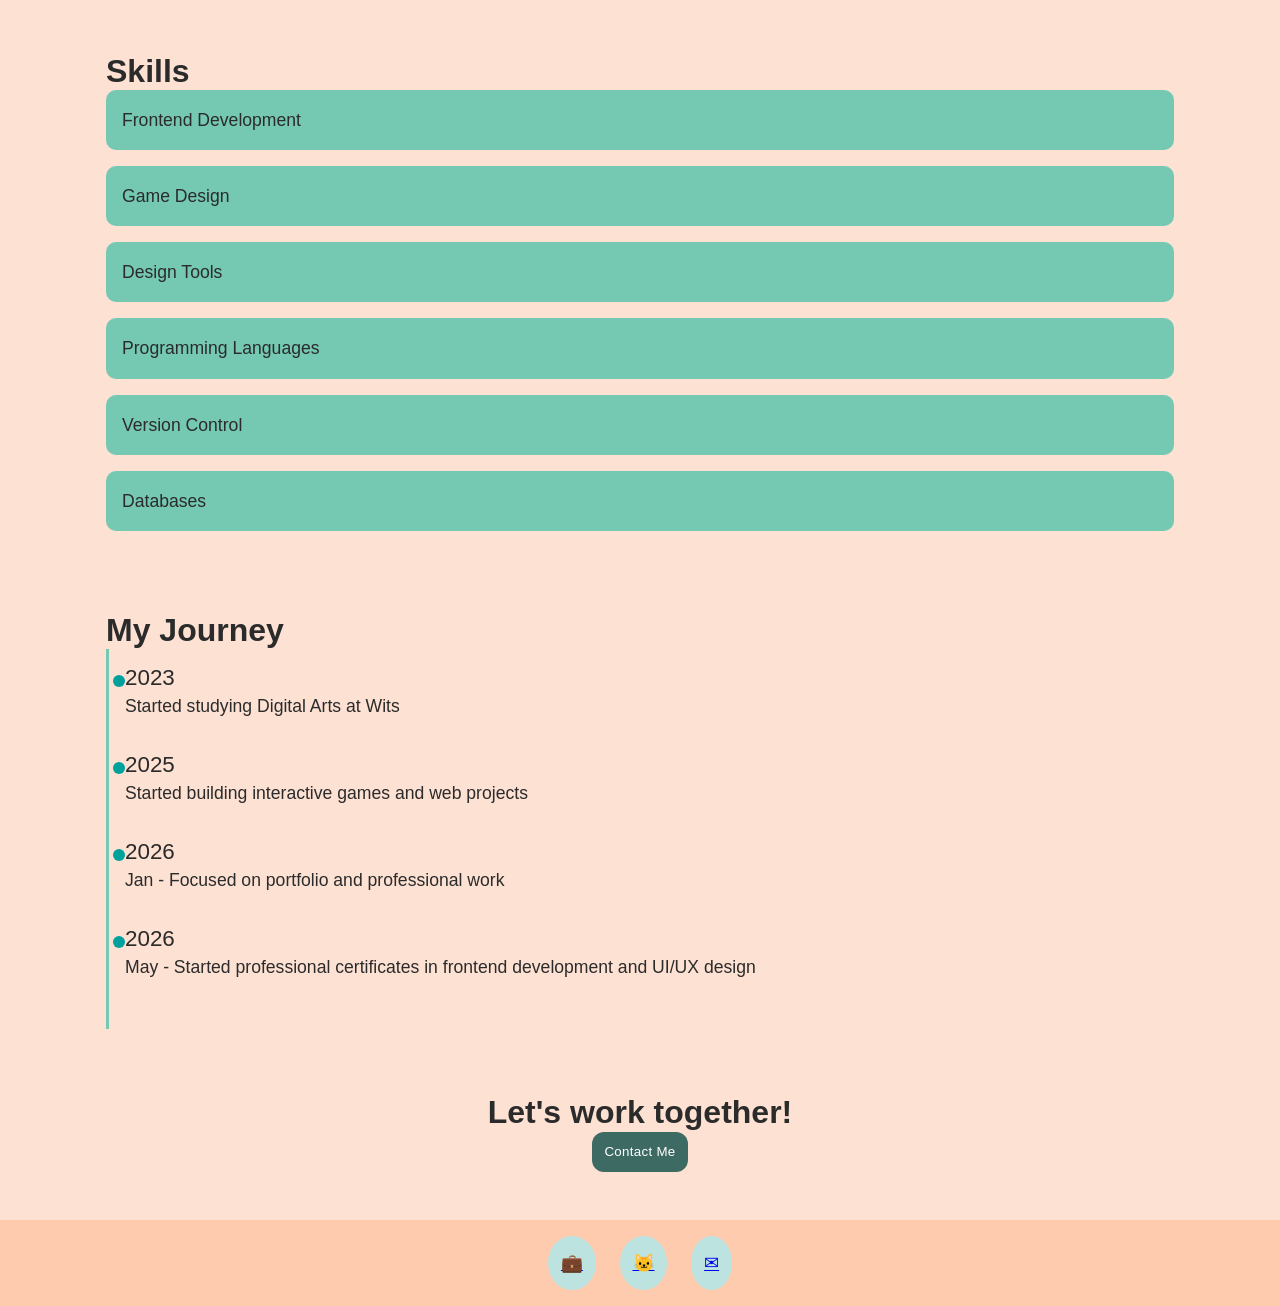
==== commit 1073c38d: "more inline with the CV" ====
--- a/about.html
+++ b/about.html
@@ -54,13 +54,88 @@
     </section>
 
     <section class="about-experience">
-        <h2>Experience Highlights</h2>
-        <p>
-            Alongside my technical projects, I've built a track record of reliability across
-            legal, non-profit, and administrative environments — including drafting contracts
-            and conducting legal research at Botha &amp; Lovegrove Attorneys, and supporting
-            daily operations as an administrative volunteer at Ernie Els for Autism.
-        </p>
+    <h2>Experience Highlights</h2>
+    <p class="experience-intro">
+        A track record of reliability across legal, non-profit, 
+        and administrative environments — combining technical skills 
+        with professional experience.
+    </p>
+
+    <div class="experience-grid">
+        <div class="experience-card">
+            <div class="experience-card-header">
+                <h3>Job Shadowing</h3>
+                <span class="experience-company">Botha &amp; Lovegrove Attorneys</span>
+            </div>
+            <span class="experience-date">2022 - 2022</span>
+            <p>
+                Drafted legal contracts and conducted in-depth legal research, 
+                supporting attorneys with case preparation and client documentation. 
+                Developed strong attention to detail and professional communication skills 
+                in a high-pressure legal environment.
+            </p>
+            <div class="experience-tags">
+                <span class="experience-tag highlight">Legal Research</span>
+                <span class="experience-tag">Contract Drafting</span>
+                <span class="experience-tag">Documentation</span>
+            </div>
+        </div>
+
+        <div class="experience-card">
+            <div class="experience-card-header">
+                <h3>Administrative Volunteer</h3>
+                <span class="experience-company">Ernie Els for Autism</span>
+            </div>
+            <span class="experience-date">2025 - 2026</span>
+            <p>
+                Supported daily non-profit operations through administrative coordination, 
+                event planning, and stakeholder communication. Contributed to community 
+                outreach programs and helped maintain efficient office workflows.
+            </p>
+            <div class="experience-tags">
+                <span class="experience-tag highlight">Operations</span>
+                <span class="experience-tag">Event Coordination</span>
+                <span class="experience-tag">Community Outreach</span>
+            </div>
+        </div>
+
+        <div class="experience-card">
+            <div class="experience-card-header">
+                <h3>Freelance Web Developer</h3>
+                <span class="experience-company">Self-Employed</span>
+            </div>
+            <span class="experience-date">2026 - Present</span>
+            <p>
+                Designing and building responsive websites for small businesses 
+                and creative professionals. Specialising in clean UI design, 
+                accessibility, and performance optimisation.
+            </p>
+            <div class="experience-tags">
+                <span class="experience-tag highlight">Front-End</span>
+                <span class="experience-tag">UI/UX Design</span>
+                <span class="experience-tag">Responsive</span>
+            </div>
+        </div>
+
+        <div class="experience-card">
+            <div class="experience-card-header">
+                <h3>Digital Arts Student</h3>
+                <span class="experience-company">University of the Witwatersrand</span>
+            </div>
+            <span class="experience-date">2023 - Present</span>
+            <p>
+                Pursuing BEngSc Digital Arts with a focus on interactive development, 
+                game design, and user experience. Combining creative practice with 
+                technical skills in web development and software engineering.
+            </p>
+            <div class="experience-tags">
+                <span class="experience-tag highlight">Game Design</span>
+                <span class="experience-tag">Interactive Media</span>
+                <span class="experience-tag">UX Research</span>
+            </div>
+        </div>
+    </div>
+</section>
     </section>
 
     <section class="about-skills">
--- a/css/style.css
+++ b/css/style.css
@@ -146,7 +146,7 @@
   display: block;
 }
 
-    .resume{
+  .resume {
   color: var(--dark);            
   text-decoration: none;
   position: relative;           
@@ -385,6 +385,155 @@
 
 .about-intro-text p {
   margin-bottom: 1rem;
+}
+
+.about-experience {
+  padding: 3rem 1.5rem;
+  background: var(--bg-section);
+  border-radius: 20px;
+  margin: 1rem;
+  position: relative;
+  overflow: hidden;
+}
+
+.about-experience::before {
+  content: '';
+  position: absolute;
+  top: 0;
+  left: 0;
+  right: 0;
+  height: 4px;
+  background: linear-gradient(90deg, var(--accent), var(--mid), var(--accent));
+}
+
+.about-experience h2 {
+  text-align: center;
+  margin-bottom: 1.5rem;
+  color: var(--dark);
+  position: relative;
+  display: inline-block;
+}
+
+.about-experience h2::after {
+  content: '';
+  position: absolute;
+  bottom: -8px;
+  left: 50%;
+  transform: translateX(-50%);
+  width: 60px;
+  height: 3px;
+  background: var(--accent);
+  border-radius: 2px;
+}
+
+.about-experience .experience-intro {
+  text-align: center;
+  max-width: 700px;
+  margin: 0 auto 2.5rem auto;
+  color: var(--text-dark);
+  font-size: 1.05rem;
+  line-height: 1.7;
+}
+
+.experience-grid {
+  display: grid;
+  grid-template-columns: 1fr;
+  gap: 1.5rem;
+  max-width: 1100px;
+  margin: 0 auto;
+}
+
+.experience-card {
+  background: var(--bg-main);
+  border-radius: 16px;
+  padding: 1.5rem;
+  transition: all 0.3s ease;
+  border-left: 4px solid var(--accent);
+  box-shadow: 0 2px 10px rgba(0, 0, 0, 0.05);
+  position: relative;
+  overflow: hidden;
+}
+
+.experience-card::after {
+  content: '';
+  position: absolute;
+  top: 0;
+  right: 0;
+  width: 100px;
+  height: 100px;
+  background: radial-gradient(circle, var(--accent-soft), transparent);
+  opacity: 0.1;
+  border-radius: 50%;
+  transform: translate(30px, -30px);
+}
+
+.experience-card:hover {
+  transform: translateY(-4px);
+  box-shadow: 0 8px 25px rgba(0, 0, 0, 0.1);
+  border-left-color: var(--accent-warm);
+}
+
+.experience-card-header {
+  display: flex;
+  justify-content: space-between;
+  align-items: flex-start;
+  flex-wrap: wrap;
+  gap: 0.5rem;
+  margin-bottom: 0.5rem;
+}
+
+.experience-card-header h3 {
+  color: var(--dark);
+  font-size: 1.15rem;
+  font-weight: 600;
+  margin: 0;
+}
+
+.experience-company {
+  display: inline-block;
+  padding: 0.25rem 0.75rem;
+  background: var(--light);
+  border-radius: 20px;
+  font-size: 0.75rem;
+  font-weight: 500;
+  color: var(--dark);
+}
+
+.experience-date {
+  font-size: 0.8rem;
+  color: var(--text-dark);
+  opacity: 0.7;
+  font-weight: 400;
+}
+
+.experience-card p {
+  color: var(--text-dark);
+  font-size: 0.95rem;
+  line-height: 1.6;
+  margin: 0.5rem 0 1rem 0;
+}
+
+.experience-tags {
+  display: flex;
+  flex-wrap: wrap;
+  gap: 0.5rem;
+  margin-top: 0.5rem;
+}
+
+.experience-tag {
+  padding: 0.2rem 0.7rem;
+  background: var(--bg-section);
+  border-radius: 12px;
+  font-size: 0.7rem;
+  font-weight: 500;
+  color: var(--dark);
+  border: 1px solid rgba(62, 106, 100, 0.15);
+}
+
+.experience-tag.highlight {
+  background: var(--accent);
+  color: var(--text-light);
+  border-color: var(--accent);
 }
 
 .about-skills{
@@ -994,6 +1143,12 @@
   font-size: 1.1rem;
 }
 
+@media (min-width: 600px) {
+  .experience-grid {
+    grid-template-columns: repeat(2, 1fr);
+  }
+}
+
 @media (min-width: 768px) {
 
     :root {
@@ -1143,6 +1298,24 @@
     max-height: 350px;
   }
 
+  .about-experience {
+    padding: 4rem 2rem;
+    margin: 1.5rem;
+    border-radius: 24px;
+  }
+
+  .experience-card {
+    padding: 2rem;
+  }
+
+  .experience-card-header h3 {
+    font-size: 1.25rem;
+  }
+
+  .experience-stats {
+    grid-template-columns: repeat(4, 1fr);
+  }
+
 }
 
 @media (min-width: 1024px) {
@@ -1273,4 +1446,15 @@
     max-height: 420px;
   }
 
+   .about-experience {
+    padding: 5rem 3rem;
+    max-width: 1200px;
+    margin: 2rem auto;
+  }
+
+  .experience-grid {
+    grid-template-columns: repeat(2, 1fr);
+    gap: 2rem;
+  }
+
 }
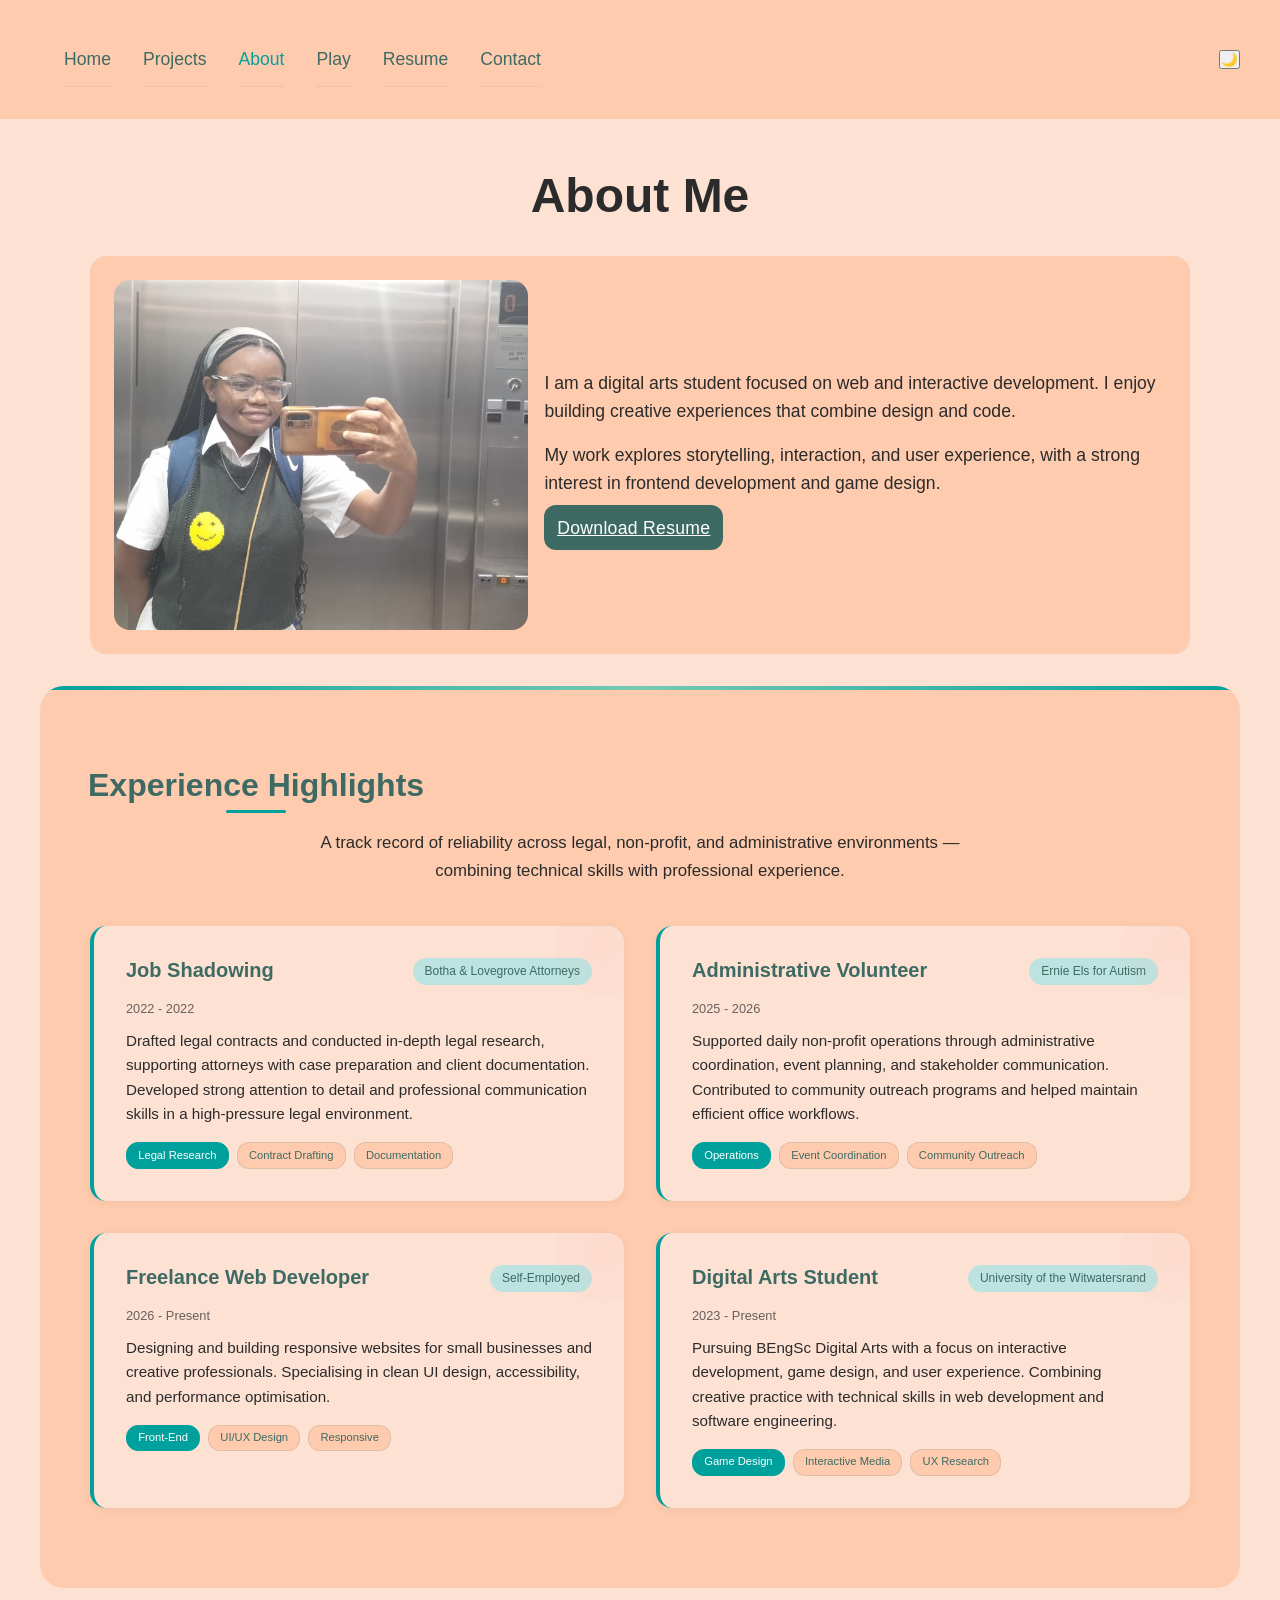
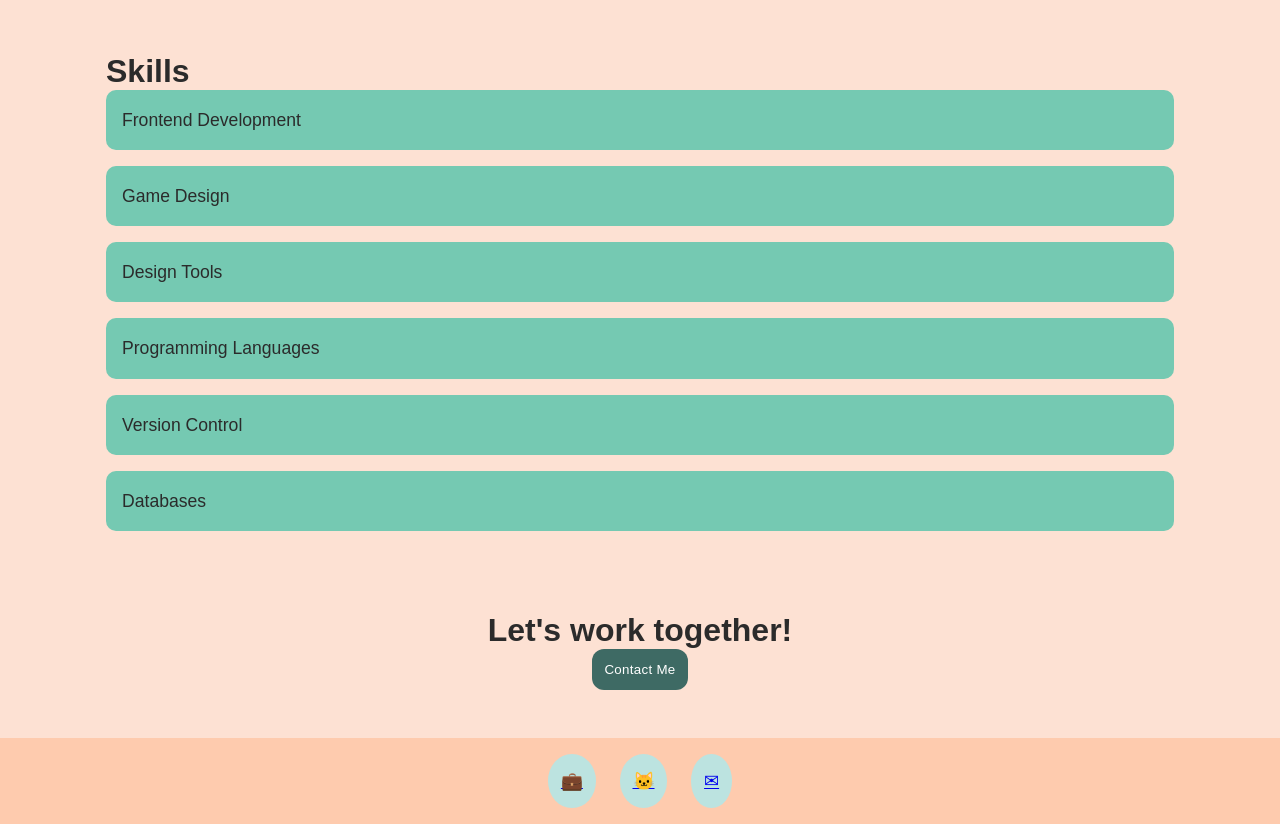
==== commit db89ff8a: "REMOVED MY JOURNEY" ====
--- a/about.html
+++ b/about.html
@@ -185,44 +185,6 @@
             </div>
         </div>
 
-    </section>
-
-    <section class="journey">
-        <h2>My Journey</h2>
-
-        <DIV class="timeline">
-            <div class="timeline-item">
-                <span class="dot"></span>
-                <div>
-                    <h3>2023</h3>
-                    <p>Started studying Digital Arts at Wits</p>
-                </div>
-            </div>
-
-            <div class="timeline-item">
-                <span class="dot"></span>
-                <div>
-                    <h3>2025</h3>
-                    <p>Started building interactive games and web projects</p>
-                </div>
-            </div>
-
-            <div class="timeline-item">
-                <span class="dot"></span>
-                <div>
-                    <h3>2026</h3>
-                    <p>Jan - Focused on portfolio and professional work</p>
-                </div>
-            </div>  
-
-            <div class="timeline-item">
-                <span class="dot"></span>
-                <div>
-                    <h3>2026</h3>
-                    <p>May - Started professional certificates in frontend development and UI/UX design</p>
-                </div>
-            </div>  
-        </DIV>
     </section>
 
     <section class="about-cta">
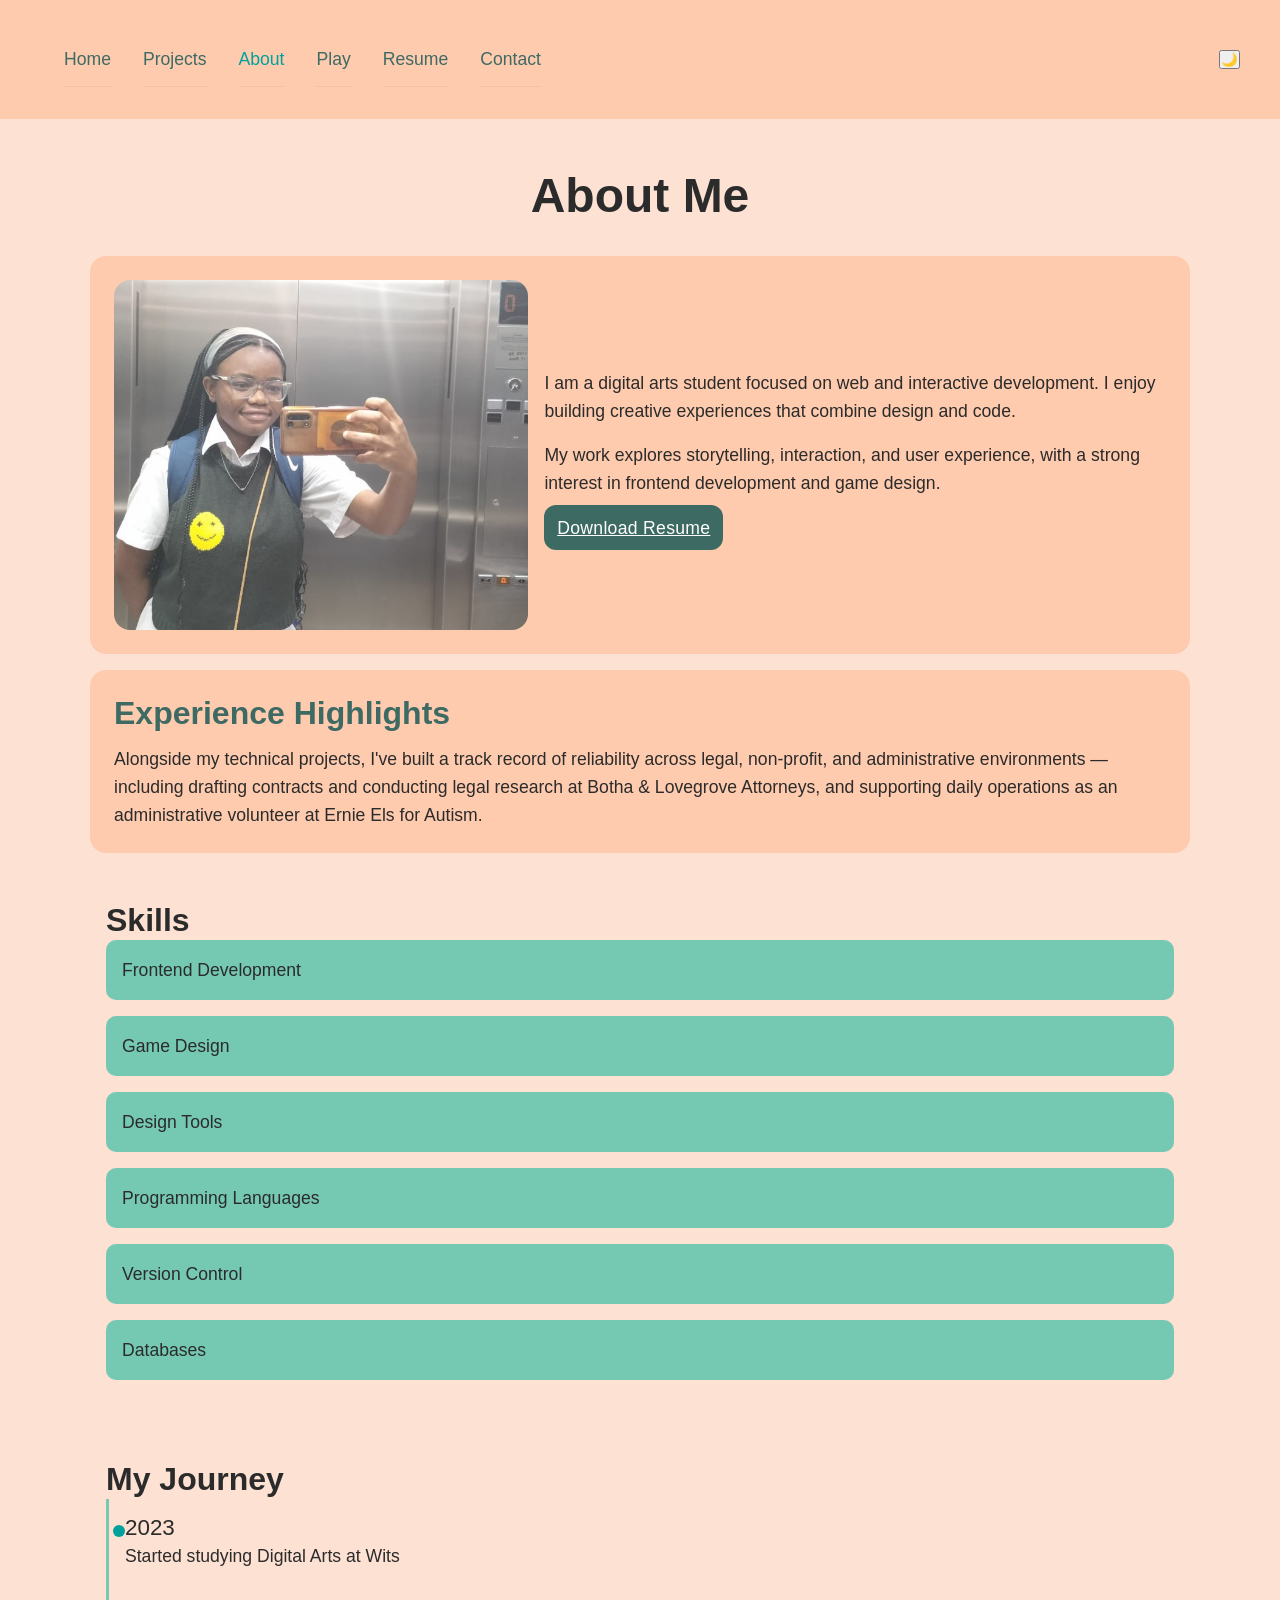
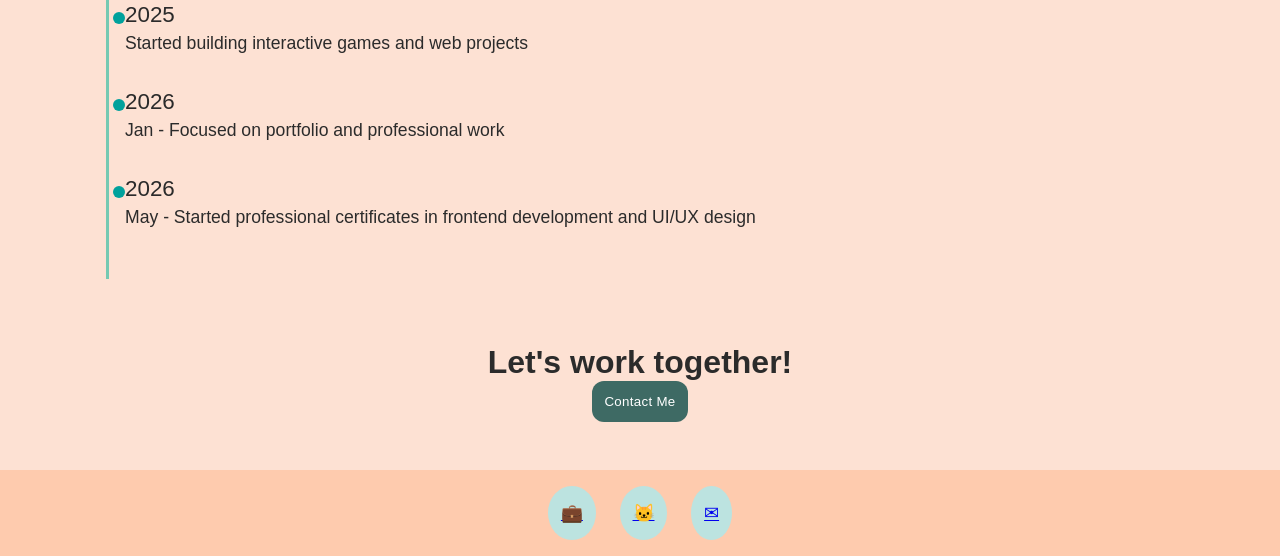
==== commit a37e7911: "adjusted some things" ====
--- a/about.html
+++ b/about.html
@@ -54,88 +54,13 @@
     </section>
 
     <section class="about-experience">
-    <h2>Experience Highlights</h2>
-    <p class="experience-intro">
-        A track record of reliability across legal, non-profit, 
-        and administrative environments — combining technical skills 
-        with professional experience.
-    </p>
-
-    <div class="experience-grid">
-        <div class="experience-card">
-            <div class="experience-card-header">
-                <h3>Job Shadowing</h3>
-                <span class="experience-company">Botha &amp; Lovegrove Attorneys</span>
-            </div>
-            <span class="experience-date">2022 - 2022</span>
-            <p>
-                Drafted legal contracts and conducted in-depth legal research, 
-                supporting attorneys with case preparation and client documentation. 
-                Developed strong attention to detail and professional communication skills 
-                in a high-pressure legal environment.
-            </p>
-            <div class="experience-tags">
-                <span class="experience-tag highlight">Legal Research</span>
-                <span class="experience-tag">Contract Drafting</span>
-                <span class="experience-tag">Documentation</span>
-            </div>
-        </div>
-
-        <div class="experience-card">
-            <div class="experience-card-header">
-                <h3>Administrative Volunteer</h3>
-                <span class="experience-company">Ernie Els for Autism</span>
-            </div>
-            <span class="experience-date">2025 - 2026</span>
-            <p>
-                Supported daily non-profit operations through administrative coordination, 
-                event planning, and stakeholder communication. Contributed to community 
-                outreach programs and helped maintain efficient office workflows.
-            </p>
-            <div class="experience-tags">
-                <span class="experience-tag highlight">Operations</span>
-                <span class="experience-tag">Event Coordination</span>
-                <span class="experience-tag">Community Outreach</span>
-            </div>
-        </div>
-
-        <div class="experience-card">
-            <div class="experience-card-header">
-                <h3>Freelance Web Developer</h3>
-                <span class="experience-company">Self-Employed</span>
-            </div>
-            <span class="experience-date">2026 - Present</span>
-            <p>
-                Designing and building responsive websites for small businesses 
-                and creative professionals. Specialising in clean UI design, 
-                accessibility, and performance optimisation.
-            </p>
-            <div class="experience-tags">
-                <span class="experience-tag highlight">Front-End</span>
-                <span class="experience-tag">UI/UX Design</span>
-                <span class="experience-tag">Responsive</span>
-            </div>
-        </div>
-
-        <div class="experience-card">
-            <div class="experience-card-header">
-                <h3>Digital Arts Student</h3>
-                <span class="experience-company">University of the Witwatersrand</span>
-            </div>
-            <span class="experience-date">2023 - Present</span>
-            <p>
-                Pursuing BEngSc Digital Arts with a focus on interactive development, 
-                game design, and user experience. Combining creative practice with 
-                technical skills in web development and software engineering.
-            </p>
-            <div class="experience-tags">
-                <span class="experience-tag highlight">Game Design</span>
-                <span class="experience-tag">Interactive Media</span>
-                <span class="experience-tag">UX Research</span>
-            </div>
-        </div>
-    </div>
-</section>
+        <h2>Experience Highlights</h2>
+        <p>
+            Alongside my technical projects, I've built a track record of reliability across
+            legal, non-profit, and administrative environments — including drafting contracts
+            and conducting legal research at Botha &amp; Lovegrove Attorneys, and supporting
+            daily operations as an administrative volunteer at Ernie Els for Autism.
+        </p>
     </section>
 
     <section class="about-skills">
@@ -187,6 +112,44 @@
 
     </section>
 
+    <section class="journey">
+        <h2>My Journey</h2>
+
+        <DIV class="timeline">
+            <div class="timeline-item">
+                <span class="dot"></span>
+                <div>
+                    <h3>2023</h3>
+                    <p>Started studying Digital Arts at Wits</p>
+                </div>
+            </div>
+
+            <div class="timeline-item">
+                <span class="dot"></span>
+                <div>
+                    <h3>2025</h3>
+                    <p>Started building interactive games and web projects</p>
+                </div>
+            </div>
+
+            <div class="timeline-item">
+                <span class="dot"></span>
+                <div>
+                    <h3>2026</h3>
+                    <p>Jan - Focused on portfolio and professional work</p>
+                </div>
+            </div>  
+
+            <div class="timeline-item">
+                <span class="dot"></span>
+                <div>
+                    <h3>2026</h3>
+                    <p>May - Started professional certificates in frontend development and UI/UX design</p>
+                </div>
+            </div>  
+        </DIV>
+    </section>
+
     <section class="about-cta">
         <h2>Let's work together!</h2>
         <button class="btn primary">Contact Me</button>
--- a/css/style.css
+++ b/css/style.css
@@ -146,30 +146,6 @@
   display: block;
 }
 
-  .resume {
-  color: var(--dark);            
-  text-decoration: none;
-  position: relative;           
-  display: inline-block;
-}
-
-.resume::after {
-  content: '';
-  position: absolute;
-  width: 100%;
-  height: 2px;
-  bottom: -2px;
-  left: 0;
-  background-color: var(--accent);  
-  transform: scaleX(0);        
-  transition: transform 0.25s ease-out;
-}
-
-.resume:hover::after {
-  transform: scaleX(1);       
-}
-
-
 .hero h1 {
   font-size: 2rem;
   margin-bottom: 0.5rem;
@@ -217,6 +193,17 @@
 
 .secondary:hover {
   background: var(--accent-soft);
+}
+
+.outline {
+  background: transparent;
+  color: var(--dark);
+  border: 2px solid var(--dark);
+}
+
+.outline:hover {
+  background: var(--dark);
+  color: var(--text-light);
 }
 
 .projects {
@@ -385,155 +372,6 @@
 
 .about-intro-text p {
   margin-bottom: 1rem;
-}
-
-.about-experience {
-  padding: 3rem 1.5rem;
-  background: var(--bg-section);
-  border-radius: 20px;
-  margin: 1rem;
-  position: relative;
-  overflow: hidden;
-}
-
-.about-experience::before {
-  content: '';
-  position: absolute;
-  top: 0;
-  left: 0;
-  right: 0;
-  height: 4px;
-  background: linear-gradient(90deg, var(--accent), var(--mid), var(--accent));
-}
-
-.about-experience h2 {
-  text-align: center;
-  margin-bottom: 1.5rem;
-  color: var(--dark);
-  position: relative;
-  display: inline-block;
-}
-
-.about-experience h2::after {
-  content: '';
-  position: absolute;
-  bottom: -8px;
-  left: 50%;
-  transform: translateX(-50%);
-  width: 60px;
-  height: 3px;
-  background: var(--accent);
-  border-radius: 2px;
-}
-
-.about-experience .experience-intro {
-  text-align: center;
-  max-width: 700px;
-  margin: 0 auto 2.5rem auto;
-  color: var(--text-dark);
-  font-size: 1.05rem;
-  line-height: 1.7;
-}
-
-.experience-grid {
-  display: grid;
-  grid-template-columns: 1fr;
-  gap: 1.5rem;
-  max-width: 1100px;
-  margin: 0 auto;
-}
-
-.experience-card {
-  background: var(--bg-main);
-  border-radius: 16px;
-  padding: 1.5rem;
-  transition: all 0.3s ease;
-  border-left: 4px solid var(--accent);
-  box-shadow: 0 2px 10px rgba(0, 0, 0, 0.05);
-  position: relative;
-  overflow: hidden;
-}
-
-.experience-card::after {
-  content: '';
-  position: absolute;
-  top: 0;
-  right: 0;
-  width: 100px;
-  height: 100px;
-  background: radial-gradient(circle, var(--accent-soft), transparent);
-  opacity: 0.1;
-  border-radius: 50%;
-  transform: translate(30px, -30px);
-}
-
-.experience-card:hover {
-  transform: translateY(-4px);
-  box-shadow: 0 8px 25px rgba(0, 0, 0, 0.1);
-  border-left-color: var(--accent-warm);
-}
-
-.experience-card-header {
-  display: flex;
-  justify-content: space-between;
-  align-items: flex-start;
-  flex-wrap: wrap;
-  gap: 0.5rem;
-  margin-bottom: 0.5rem;
-}
-
-.experience-card-header h3 {
-  color: var(--dark);
-  font-size: 1.15rem;
-  font-weight: 600;
-  margin: 0;
-}
-
-.experience-company {
-  display: inline-block;
-  padding: 0.25rem 0.75rem;
-  background: var(--light);
-  border-radius: 20px;
-  font-size: 0.75rem;
-  font-weight: 500;
-  color: var(--dark);
-}
-
-.experience-date {
-  font-size: 0.8rem;
-  color: var(--text-dark);
-  opacity: 0.7;
-  font-weight: 400;
-}
-
-.experience-card p {
-  color: var(--text-dark);
-  font-size: 0.95rem;
-  line-height: 1.6;
-  margin: 0.5rem 0 1rem 0;
-}
-
-.experience-tags {
-  display: flex;
-  flex-wrap: wrap;
-  gap: 0.5rem;
-  margin-top: 0.5rem;
-}
-
-.experience-tag {
-  padding: 0.2rem 0.7rem;
-  background: var(--bg-section);
-  border-radius: 12px;
-  font-size: 0.7rem;
-  font-weight: 500;
-  color: var(--dark);
-  border: 1px solid rgba(62, 106, 100, 0.15);
-}
-
-.experience-tag.highlight {
-  background: var(--accent);
-  color: var(--text-light);
-  border-color: var(--accent);
 }
 
 .about-skills{
@@ -591,6 +429,22 @@
 .about-cta{
   text-align: center;
   padding: 2rem 1rem;
+}
+
+.about-experience {
+  background: var(--bg-section);
+  padding: 1.5rem;
+  margin: 1rem;
+  border-radius: 16px;
+}
+
+.about-experience h2 {
+  margin-bottom: 0.75rem;
+  color: var(--dark);
+}
+
+.about-experience p {
+  color: var(--text-dark);
 }
 
 .input-error {
@@ -1002,12 +856,6 @@
   z-index: 2001;
 }
 
-.modal-links{
-  display: flex;
-  gap: 1rem;
-  margin-bottom: 1rem;
-}
-
 @keyframes modalIn {
   from {
     opacity: 0;
@@ -1116,6 +964,19 @@
   display: inline-block;
 }
 
+.modal-links {
+  display: flex;
+  gap: 1rem;
+  margin-bottom: 1.5rem;
+}
+
+.modal-links .btn {
+  flex: 1;
+  text-align: center;
+  text-decoration: none;
+  display: inline-block;
+}
+
 .modal-section {
   margin-bottom: 1.5rem;
 }
@@ -1141,12 +1002,6 @@
 .no-projects p {
   margin-bottom: 1rem;
   font-size: 1.1rem;
-}
-
-@media (min-width: 600px) {
-  .experience-grid {
-    grid-template-columns: repeat(2, 1fr);
-  }
 }
 
 @media (min-width: 768px) {
@@ -1298,24 +1153,6 @@
     max-height: 350px;
   }
 
-  .about-experience {
-    padding: 4rem 2rem;
-    margin: 1.5rem;
-    border-radius: 24px;
-  }
-
-  .experience-card {
-    padding: 2rem;
-  }
-
-  .experience-card-header h3 {
-    font-size: 1.25rem;
-  }
-
-  .experience-stats {
-    grid-template-columns: repeat(4, 1fr);
-  }
-
 }
 
 @media (min-width: 1024px) {
@@ -1383,6 +1220,11 @@
     margin: auto;
   }
 
+  .about-experience {
+    max-width: 1100px;
+    margin: 1rem auto;
+  }
+
   .about-intro-image {
     height: 350px;
   }
@@ -1446,15 +1288,4 @@
     max-height: 420px;
   }
 
-   .about-experience {
-    padding: 5rem 3rem;
-    max-width: 1200px;
-    margin: 2rem auto;
-  }
-
-  .experience-grid {
-    grid-template-columns: repeat(2, 1fr);
-    gap: 2rem;
-  }
-
 }
--- a/css/dark-mode.css
+++ b/css/dark-mode.css
@@ -73,6 +73,17 @@
     background-color: var(--hs-teal);
     color: #14181f;
     border: none;
+}
+
+[data-theme="dark"] .btn.outline {
+    background-color: transparent;
+    color: var(--hs-text);
+    border: 2px solid var(--hs-text);
+}
+
+[data-theme="dark"] .btn.outline:hover {
+    background-color: var(--hs-text);
+    color: var(--hs-bg);
 }
 
 [data-theme="dark"] .btn:hover {
